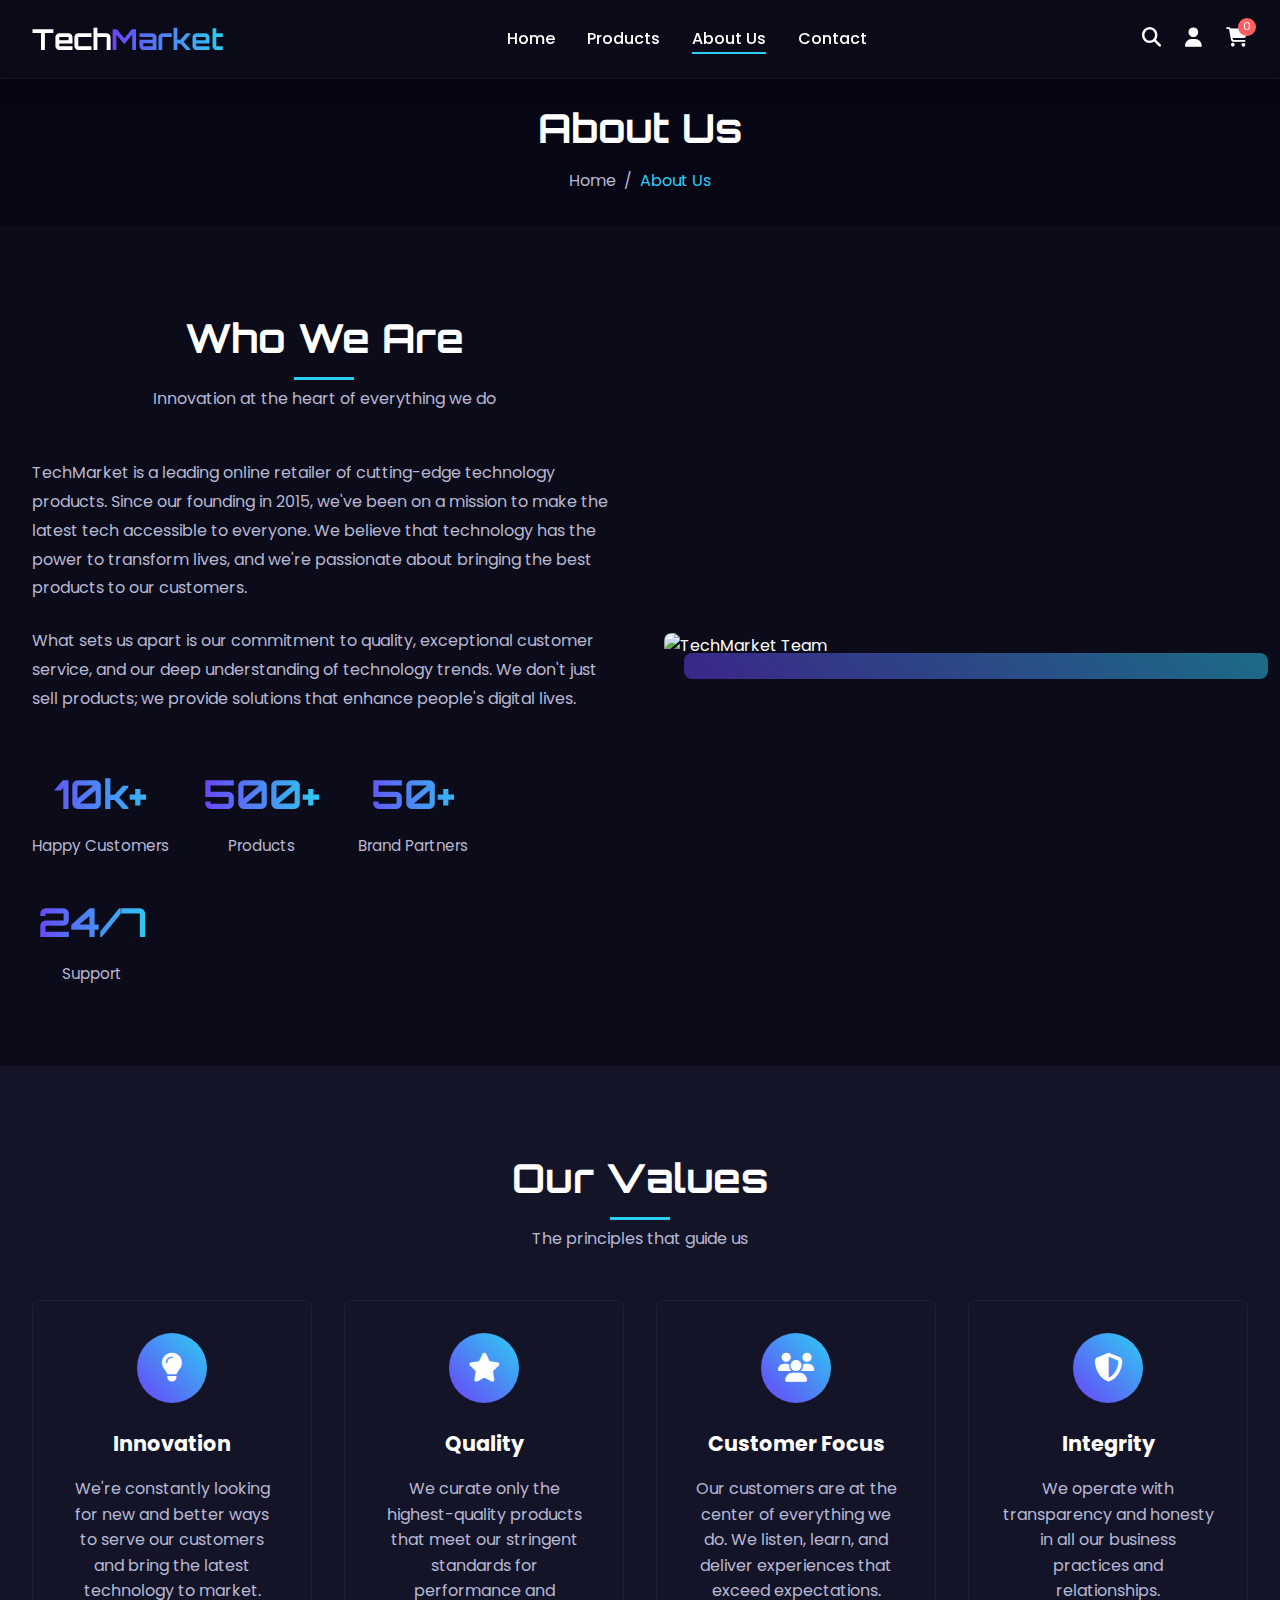
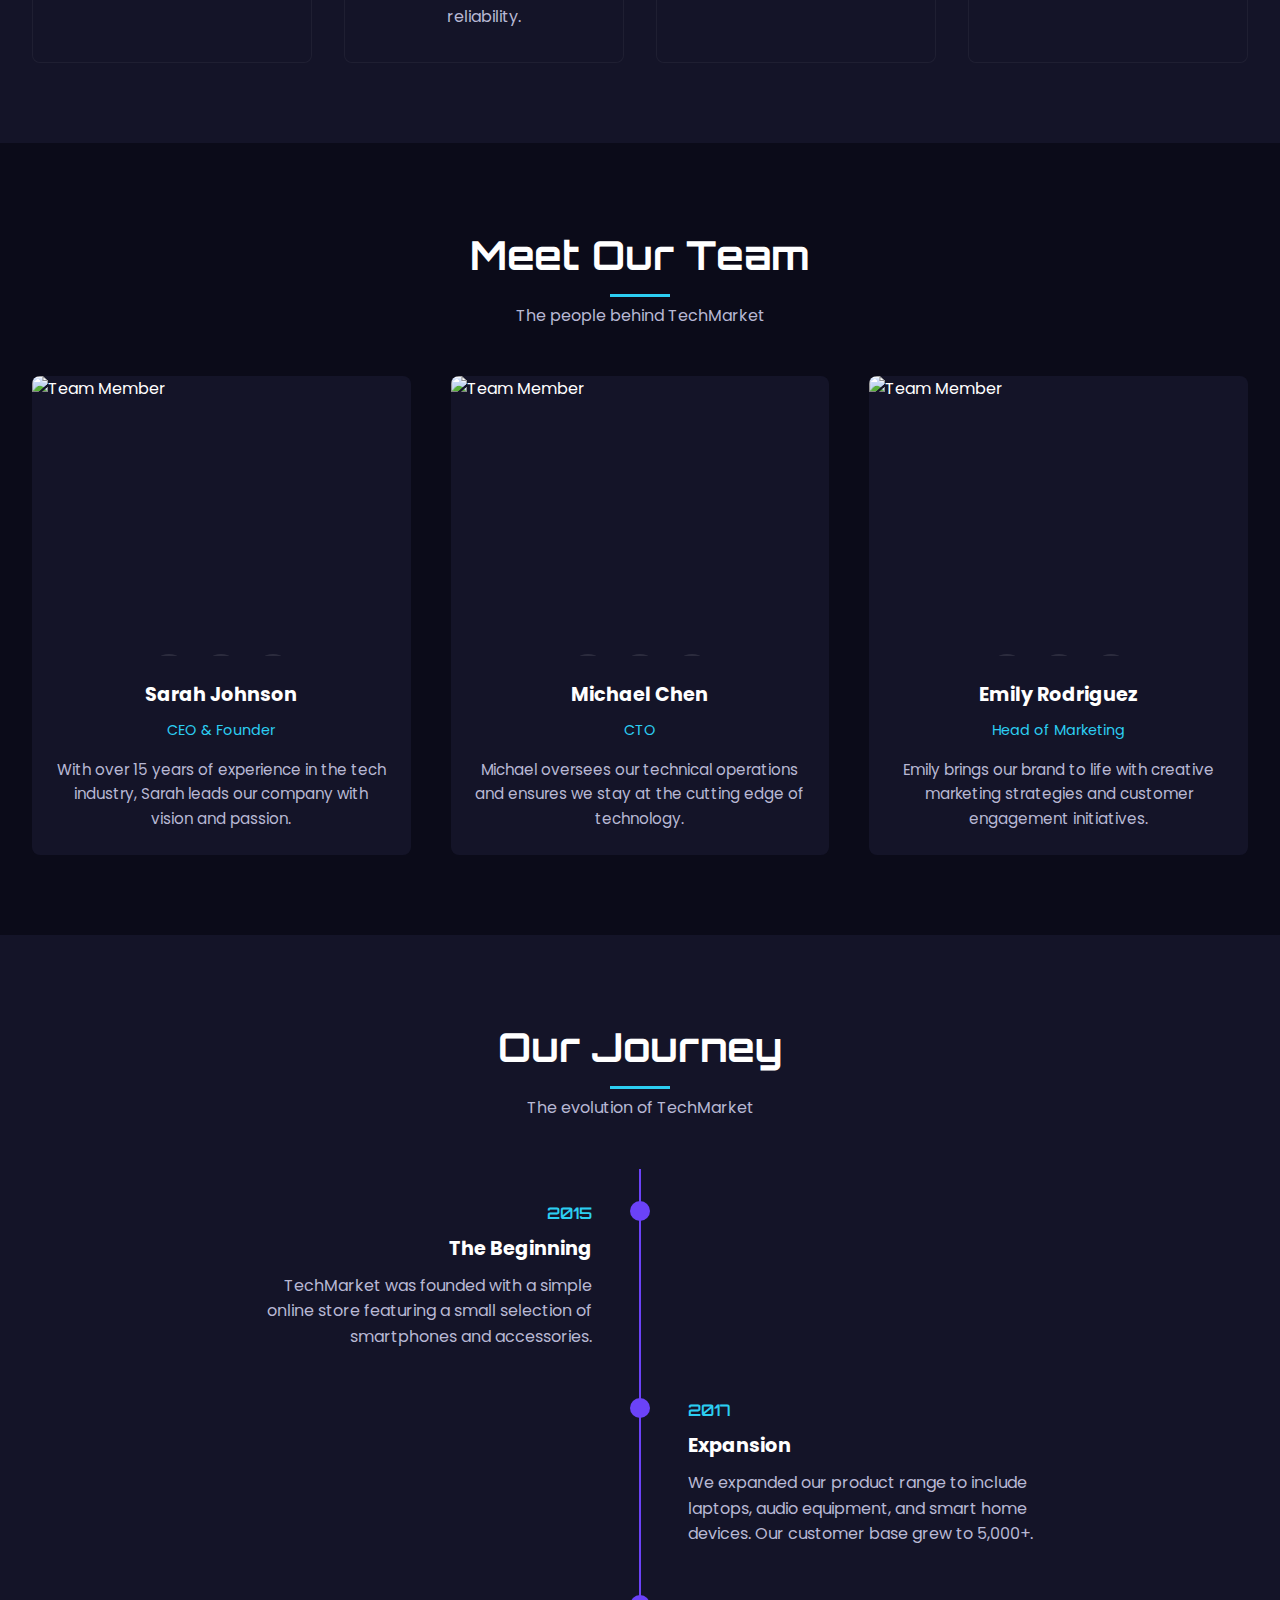
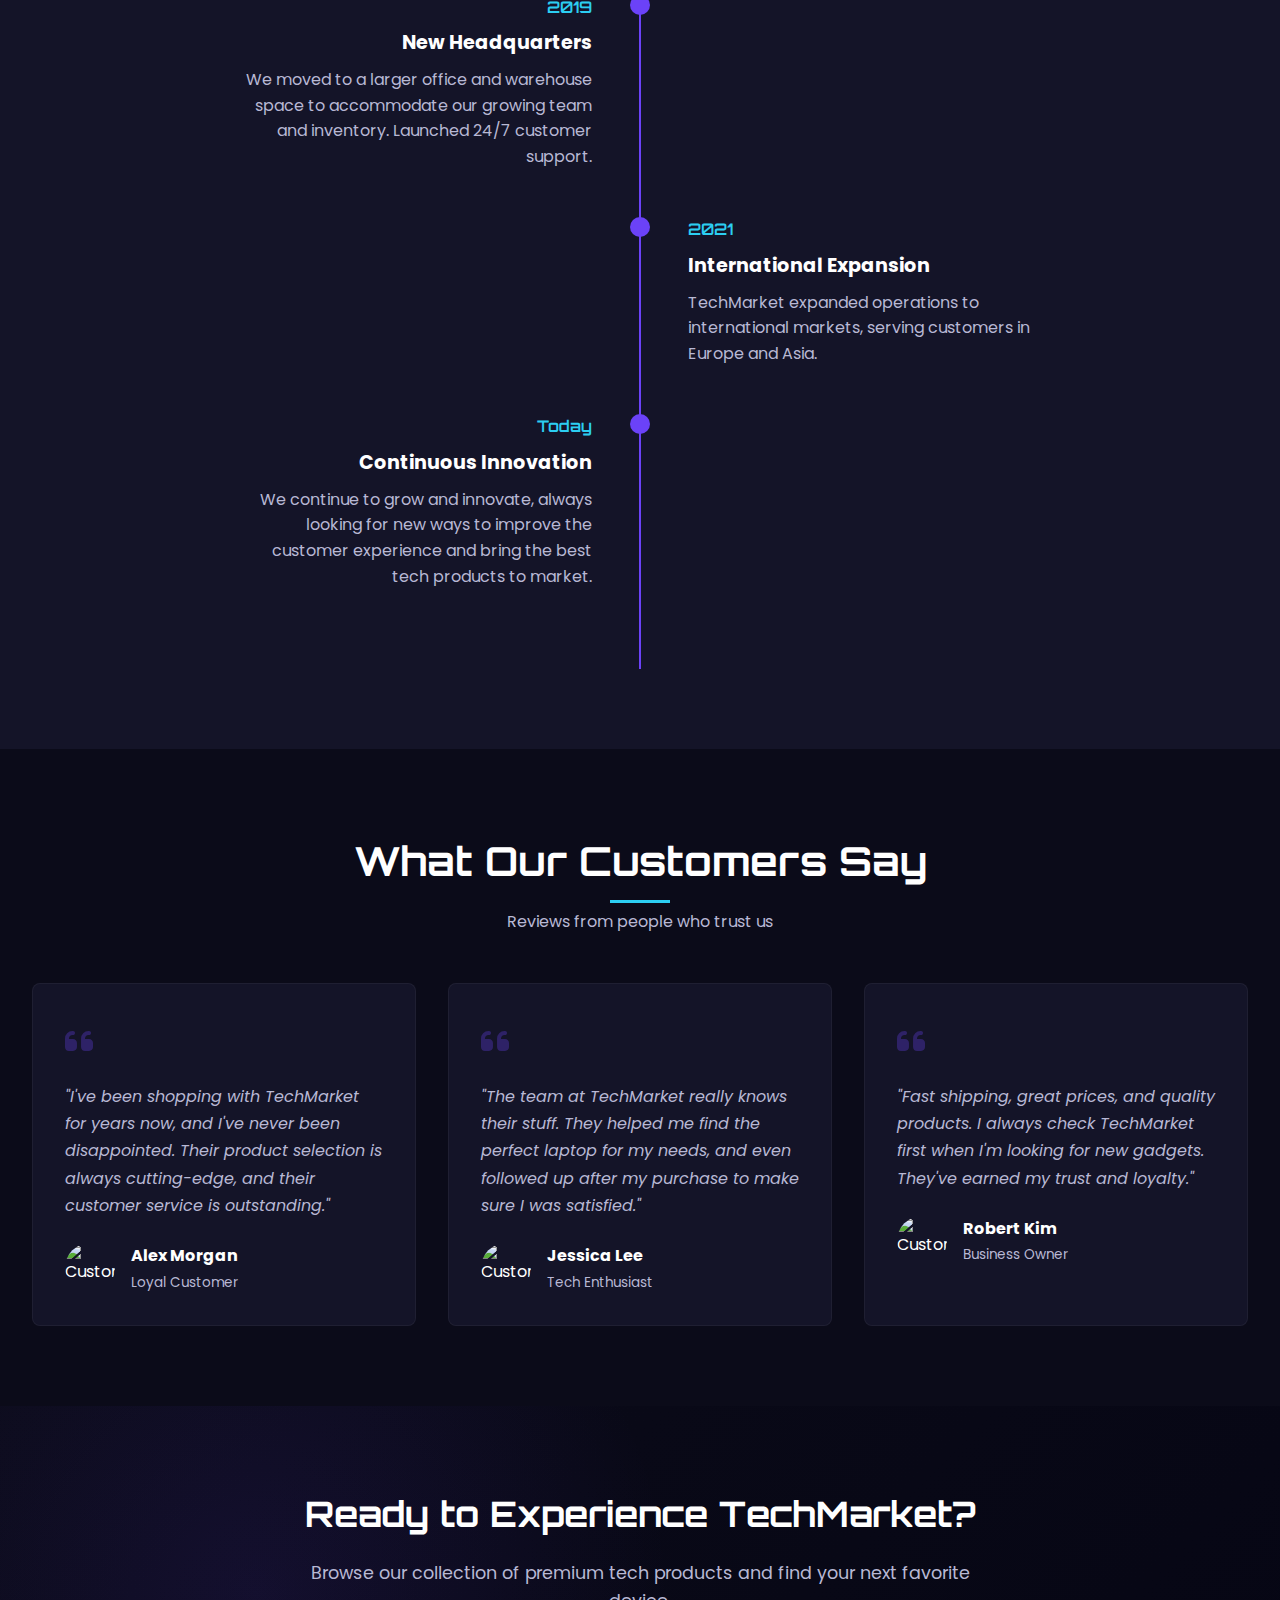
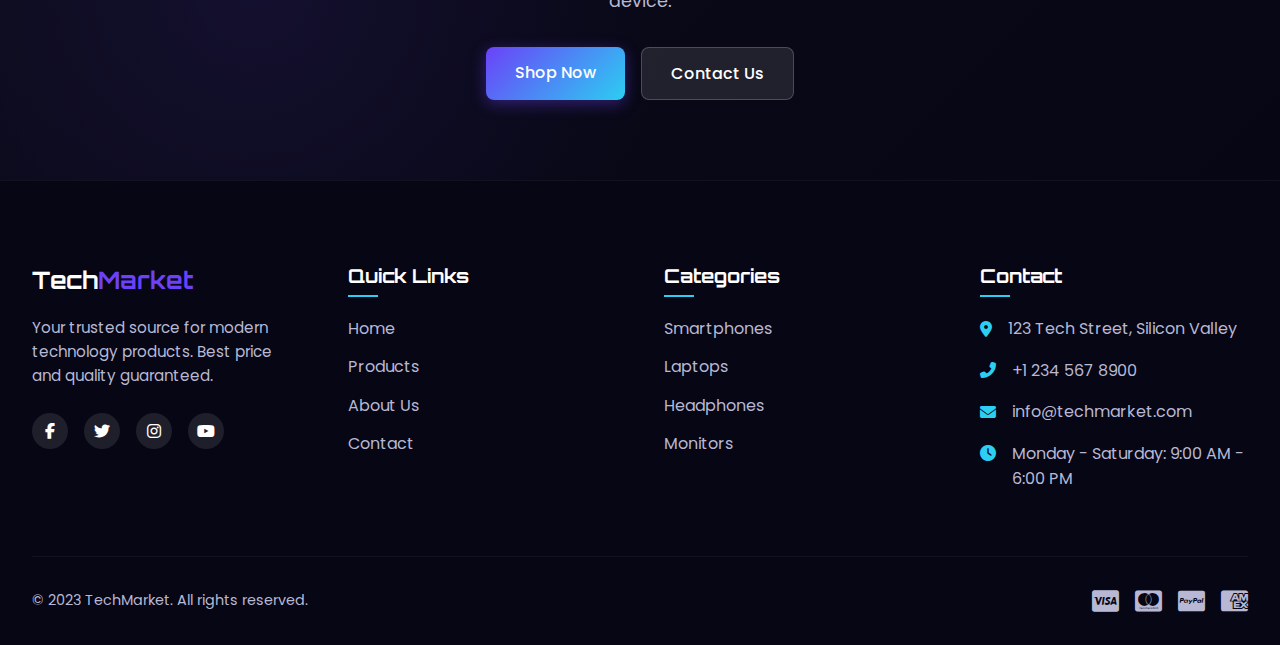
==== about.html @ cdcc5dc3 "last updates" ====
<!DOCTYPE html>
<html lang="en">
<head>
    <meta charset="UTF-8">
    <meta name="viewport" content="width=device-width, initial-scale=1.0">
    <title>About Us - TechMarket</title>
    <link rel="stylesheet" href="css/style.css">
    <link rel="stylesheet" href="css/responsive.css">
    <link rel="stylesheet" href="https://cdnjs.cloudflare.com/ajax/libs/font-awesome/6.4.0/css/all.min.css">
    <link rel="preconnect" href="https://fonts.googleapis.com">
    <link rel="preconnect" href="https://fonts.gstatic.com" crossorigin>
    <link href="https://fonts.googleapis.com/css2?family=Poppins:wght@300;400;500;600;700&family=Orbitron:wght@400;500;600;700&display=swap" rel="stylesheet">
</head>
<body>
    <!-- Overlay Navigation Menu -->
    <div id="overlay-nav" class="overlay-nav">
        <div class="overlay-content">
            <div class="close-btn" onclick="closeNav()">
                <i class="fas fa-times"></i>
            </div>
            <nav>
                <ul>
                    <li><a href="index.html">Home</a></li>
                    <li><a href="products.html">Products</a></li>
                    <li><a href="about.html" class="active">About Us</a></li>
                    <li><a href="contact.html">Contact</a></li>
                </ul>
            </nav>
        </div>
    </div>

    <!-- Header -->
    <header>
        <div class="container">
            <div class="header-wrapper">
                <div class="logo">
                    <a href="index.html">
                        <span class="logo-text">Tech<span class="highlight">Market</span></span>
                    </a>
                </div>
                
                <nav class="desktop-nav">
                    <ul>
                        <li><a href="index.html">Home</a></li>
                        <li><a href="products.html">Products</a></li>
                        <li><a href="about.html" class="active">About Us</a></li>
                        <li><a href="contact.html">Contact</a></li>
                    </ul>
                </nav>
                
                <div class="header-icons">
                    <div class="search-icon">
                        <i class="fas fa-search"></i>
                    </div>
                    <div class="user-icon">
                        <i class="fas fa-user"></i>
                    </div>
                    <div class="cart-icon">
                        <a href="cart.html">
                            <i class="fas fa-shopping-cart"></i>
                            <span class="cart-count">0</span>
                        </a>
                    </div>
                    <div class="menu-icon" onclick="openNav()">
                        <i class="fas fa-bars"></i>
                    </div>
                </div>
            </div>
        </div>
    </header>

    <!-- Page Title -->
    <section class="page-title">
        <div class="container">
            <h1>About Us</h1>
            <div class="breadcrumb">
                <a href="index.html">Home</a>
                <span class="separator">/</span>
                <span class="current">About Us</span>
            </div>
        </div>
    </section>

    <!-- About Section -->
    <section class="about-section">
        <div class="container">
            <div class="about-intro">
                <div class="about-content">
                    <div class="section-header">
                        <h2>Who We Are</h2>
                        <p>Innovation at the heart of everything we do</p>
                    </div>
                    <p class="about-text">TechMarket is a leading online retailer of cutting-edge technology products. Since our founding in 2015, we've been on a mission to make the latest tech accessible to everyone. We believe that technology has the power to transform lives, and we're passionate about bringing the best products to our customers.</p>
                    <p class="about-text">What sets us apart is our commitment to quality, exceptional customer service, and our deep understanding of technology trends. We don't just sell products; we provide solutions that enhance people's digital lives.</p>
                    <div class="about-stats">
                        <div class="stat-item">
                            <div class="stat-number">10k+</div>
                            <div class="stat-label">Happy Customers</div>
                        </div>
                        <div class="stat-item">
                            <div class="stat-number">500+</div>
                            <div class="stat-label">Products</div>
                        </div>
                        <div class="stat-item">
                            <div class="stat-number">50+</div>
                            <div class="stat-label">Brand Partners</div>
                        </div>
                        <div class="stat-item">
                            <div class="stat-number">24/7</div>
                            <div class="stat-label">Support</div>
                        </div>
                    </div>
                </div>
                <div class="about-image">
                    <img src="images/about-img.jpg" alt="TechMarket Team">
                    <div class="image-shape"></div>
                </div>
            </div>
        </div>
    </section>

    <!-- Our Values -->
    <section class="values-section">
        <div class="container">
            <div class="section-header">
                <h2>Our Values</h2>
                <p>The principles that guide us</p>
            </div>
            <div class="values-grid">
                <div class="value-card">
                    <div class="value-icon">
                        <i class="fas fa-lightbulb"></i>
                    </div>
                    <h3>Innovation</h3>
                    <p>We're constantly looking for new and better ways to serve our customers and bring the latest technology to market.</p>
                </div>
                <div class="value-card">
                    <div class="value-icon">
                        <i class="fas fa-star"></i>
                    </div>
                    <h3>Quality</h3>
                    <p>We curate only the highest-quality products that meet our stringent standards for performance and reliability.</p>
                </div>
                <div class="value-card">
                    <div class="value-icon">
                        <i class="fas fa-users"></i>
                    </div>
                    <h3>Customer Focus</h3>
                    <p>Our customers are at the center of everything we do. We listen, learn, and deliver experiences that exceed expectations.</p>
                </div>
                <div class="value-card">
                    <div class="value-icon">
                        <i class="fas fa-shield-alt"></i>
                    </div>
                    <h3>Integrity</h3>
                    <p>We operate with transparency and honesty in all our business practices and relationships.</p>
                </div>
            </div>
        </div>
    </section>

    <!-- Our Team -->
    <section class="team-section">
        <div class="container">
            <div class="section-header">
                <h2>Meet Our Team</h2>
                <p>The people behind TechMarket</p>
            </div>
            <div class="team-grid">
                <div class="team-member">
                    <div class="member-image">
                        <img src="images/team1.jpg" alt="Team Member">
                        <div class="member-social">
                            <a href="#" class="social-icon"><i class="fab fa-linkedin-in"></i></a>
                            <a href="#" class="social-icon"><i class="fab fa-twitter"></i></a>
                            <a href="#" class="social-icon"><i class="fab fa-instagram"></i></a>
                        </div>
                    </div>
                    <div class="member-info">
                        <h3>Sarah Johnson</h3>
                        <p class="member-role">CEO & Founder</p>
                        <p class="member-bio">With over 15 years of experience in the tech industry, Sarah leads our company with vision and passion.</p>
                    </div>
                </div>
                <div class="team-member">
                    <div class="member-image">
                        <img src="images/team2.jpg" alt="Team Member">
                        <div class="member-social">
                            <a href="#" class="social-icon"><i class="fab fa-linkedin-in"></i></a>
                            <a href="#" class="social-icon"><i class="fab fa-twitter"></i></a>
                            <a href="#" class="social-icon"><i class="fab fa-instagram"></i></a>
                        </div>
                    </div>
                    <div class="member-info">
                        <h3>Michael Chen</h3>
                        <p class="member-role">CTO</p>
                        <p class="member-bio">Michael oversees our technical operations and ensures we stay at the cutting edge of technology.</p>
                    </div>
                </div>
                <div class="team-member">
                    <div class="member-image">
                        <img src="images/team3.jpg" alt="Team Member">
                        <div class="member-social">
                            <a href="#" class="social-icon"><i class="fab fa-linkedin-in"></i></a>
                            <a href="#" class="social-icon"><i class="fab fa-twitter"></i></a>
                            <a href="#" class="social-icon"><i class="fab fa-instagram"></i></a>
                        </div>
                    </div>
                    <div class="member-info">
                        <h3>Emily Rodriguez</h3>
                        <p class="member-role">Head of Marketing</p>
                        <p class="member-bio">Emily brings our brand to life with creative marketing strategies and customer engagement initiatives.</p>
                    </div>
                </div>
            </div>
        </div>
    </section>

    <!-- Our Journey -->
    <section class="journey-section">
        <div class="container">
            <div class="section-header">
                <h2>Our Journey</h2>
                <p>The evolution of TechMarket</p>
            </div>
            <div class="timeline">
                <div class="timeline-item">
                    <div class="timeline-dot"></div>
                    <div class="timeline-date">2015</div>
                    <div class="timeline-content">
                        <h3>The Beginning</h3>
                        <p>TechMarket was founded with a simple online store featuring a small selection of smartphones and accessories.</p>
                    </div>
                </div>
                <div class="timeline-item">
                    <div class="timeline-dot"></div>
                    <div class="timeline-date">2017</div>
                    <div class="timeline-content">
                        <h3>Expansion</h3>
                        <p>We expanded our product range to include laptops, audio equipment, and smart home devices. Our customer base grew to 5,000+.</p>
                    </div>
                </div>
                <div class="timeline-item">
                    <div class="timeline-dot"></div>
                    <div class="timeline-date">2019</div>
                    <div class="timeline-content">
                        <h3>New Headquarters</h3>
                        <p>We moved to a larger office and warehouse space to accommodate our growing team and inventory. Launched 24/7 customer support.</p>
                    </div>
                </div>
                <div class="timeline-item">
                    <div class="timeline-dot"></div>
                    <div class="timeline-date">2021</div>
                    <div class="timeline-content">
                        <h3>International Expansion</h3>
                        <p>TechMarket expanded operations to international markets, serving customers in Europe and Asia.</p>
                    </div>
                </div>
                <div class="timeline-item">
                    <div class="timeline-dot"></div>
                    <div class="timeline-date">Today</div>
                    <div class="timeline-content">
                        <h3>Continuous Innovation</h3>
                        <p>We continue to grow and innovate, always looking for new ways to improve the customer experience and bring the best tech products to market.</p>
                    </div>
                </div>
            </div>
        </div>
    </section>

    <!-- Testimonials -->
    <section class="testimonials-section">
        <div class="container">
            <div class="section-header">
                <h2>What Our Customers Say</h2>
                <p>Reviews from people who trust us</p>
            </div>
            <div class="testimonials-grid">
                <div class="testimonial-card">
                    <div class="quote-icon">
                        <i class="fas fa-quote-left"></i>
                    </div>
                    <p class="testimonial-text">"I've been shopping with TechMarket for years now, and I've never been disappointed. Their product selection is always cutting-edge, and their customer service is outstanding."</p>
                    <div class="testimonial-author">
                        <div class="author-image">
                            <img src="images/testimonial1.jpg" alt="Customer">
                        </div>
                        <div class="author-info">
                            <h4>Alex Morgan</h4>
                            <p>Loyal Customer</p>
                        </div>
                    </div>
                </div>
                <div class="testimonial-card">
                    <div class="quote-icon">
                        <i class="fas fa-quote-left"></i>
                    </div>
                    <p class="testimonial-text">"The team at TechMarket really knows their stuff. They helped me find the perfect laptop for my needs, and even followed up after my purchase to make sure I was satisfied."</p>
                    <div class="testimonial-author">
                        <div class="author-image">
                            <img src="images/testimonial2.jpg" alt="Customer">
                        </div>
                        <div class="author-info">
                            <h4>Jessica Lee</h4>
                            <p>Tech Enthusiast</p>
                        </div>
                    </div>
                </div>
                <div class="testimonial-card">
                    <div class="quote-icon">
                        <i class="fas fa-quote-left"></i>
                    </div>
                    <p class="testimonial-text">"Fast shipping, great prices, and quality products. I always check TechMarket first when I'm looking for new gadgets. They've earned my trust and loyalty."</p>
                    <div class="testimonial-author">
                        <div class="author-image">
                            <img src="images/testimonial3.jpg" alt="Customer">
                        </div>
                        <div class="author-info">
                            <h4>Robert Kim</h4>
                            <p>Business Owner</p>
                        </div>
                    </div>
                </div>
            </div>
        </div>
    </section>

    <!-- CTA Section -->
    <section class="cta-section">
        <div class="container">
            <div class="cta-content">
                <h2>Ready to Experience TechMarket?</h2>
                <p>Browse our collection of premium tech products and find your next favorite device.</p>
                <div class="cta-buttons">
                    <a href="products.html" class="btn btn-primary">Shop Now</a>
                    <a href="contact.html" class="btn btn-secondary">Contact Us</a>
                </div>
            </div>
        </div>
    </section>

    <!-- Footer -->
    <footer>
        <div class="container">
            <div class="footer-content">
                <div class="footer-column">
                    <div class="footer-logo">
                        <span class="logo-text">Tech<span class="highlight">Market</span></span>
                    </div>
                    <p class="footer-desc">Your trusted source for modern technology products. Best price and quality guaranteed.</p>
                    <div class="social-links">
                        <a href="#" class="social-link"><i class="fab fa-facebook-f"></i></a>
                        <a href="#" class="social-link"><i class="fab fa-twitter"></i></a>
                        <a href="#" class="social-link"><i class="fab fa-instagram"></i></a>
                        <a href="#" class="social-link"><i class="fab fa-youtube"></i></a>
                    </div>
                </div>
                <div class="footer-column">
                    <h3>Quick Links</h3>
                    <ul class="footer-links">
                        <li><a href="index.html">Home</a></li>
                        <li><a href="products.html">Products</a></li>
                        <li><a href="about.html">About Us</a></li>
                        <li><a href="contact.html">Contact</a></li>
                    </ul>
                </div>
                <div class="footer-column">
                    <h3>Categories</h3>
                    <ul class="footer-links">
                        <li><a href="products.html?category=phones">Smartphones</a></li>
                        <li><a href="products.html?category=laptops">Laptops</a></li>
                        <li><a href="products.html?category=headphones">Headphones</a></li>
                        <li><a href="products.html?category=monitors">Monitors</a></li>
                    </ul>
                </div>
                <div class="footer-column">
                    <h3>Contact</h3>
                    <ul class="contact-info">
                        <li><i class="fas fa-map-marker-alt"></i> 123 Tech Street, Silicon Valley</li>
                        <li><i class="fas fa-phone-alt"></i> +1 234 567 8900</li>
                        <li><i class="fas fa-envelope"></i> info@techmarket.com</li>
                        <li><i class="fas fa-clock"></i> Monday - Saturday: 9:00 AM - 6:00 PM</li>
                    </ul>
                </div>
            </div>
            <div class="footer-bottom">
                <p>&copy; 2023 TechMarket. All rights reserved.</p>
                <div class="payment-methods">
                    <i class="fab fa-cc-visa"></i>
                    <i class="fab fa-cc-mastercard"></i>
                    <i class="fab fa-cc-paypal"></i>
                    <i class="fab fa-cc-amex"></i>
                </div>
            </div>
        </div>
    </footer>

    <script src="js/main.js"></script>
</body>
</html>
---- css/style.css ----
/* Base Styles */
:root {
    --primary-color: #6b42f8;
    --secondary-color: #2ccef2;
    --accent-color: #ff5e62;
    --text-color: #ffffff;
    --text-color-dark: #333333;
    --bg-dark: #0b0b19;
    --bg-darker: #060614;
    --bg-light: #141428;
    --box-shadow: 0 8px 30px rgba(0, 0, 0, 0.3);
    --transition: all 0.3s ease;
    --border-radius: 8px;
    --border-radius-lg: 16px;
    --glow-effect: 0 0 15px rgba(108, 66, 248, 0.5);
}

* {
    margin: 0;
    padding: 0;
    box-sizing: border-box;
}

body {
    font-family: 'Poppins', sans-serif;
    background-color: var(--bg-dark);
    color: var(--text-color);
    line-height: 1.6;
    overflow-x: hidden;
}

a {
    text-decoration: none;
    color: var(--text-color);
    transition: var(--transition);
}

ul {
    list-style: none;
}

.container {
    width: 100%;
    max-width: 1300px;
    margin: 0 auto;
    padding: 0 2rem;
}

.highlight {
    color: var(--primary-color);
}

/* Header Styles */
header {
    position: fixed;
    top: 0;
    left: 0;
    width: 100%;
    z-index: 1000;
    background: rgba(11, 11, 25, 0.8);
    /* backdrop-filter can cause issues in some browsers */
    /* backdrop-filter: blur(10px); */
    box-shadow: 0 4px 30px rgba(0, 0, 0, 0.1);
    border-bottom: 1px solid rgba(255, 255, 255, 0.05);
    padding: 1rem 0;
}

.header-wrapper {
    display: flex;
    justify-content: space-between;
    align-items: center;
}

.logo {
    font-size: 1.8rem;
    font-weight: 700;
    font-family: 'Orbitron', sans-serif;
}

.logo a {
    color: var(--text-color);
}

.logo .highlight {
    /* Fallback for browsers that don't support gradients */
    color: var(--primary-color);
}

/* Apply gradient for modern browsers */
@supports (background-clip: text) or (-webkit-background-clip: text) {
    .logo .highlight {
        background: linear-gradient(to right, var(--primary-color), var(--secondary-color));
        -webkit-background-clip: text;
        background-clip: text;
        -webkit-text-fill-color: transparent;
        color: transparent;
    }
}

.desktop-nav ul {
    display: flex;
}

.desktop-nav ul li {
    margin-left: 2rem;
}

.desktop-nav ul li a {
    position: relative;
    font-weight: 500;
}

.desktop-nav ul li a::after {
    content: '';
    position: absolute;
    width: 0;
    height: 2px;
    background: var(--secondary-color);
    bottom: -4px;
    left: 0;
    transition: var(--transition);
}

.desktop-nav ul li a:hover::after,
.desktop-nav ul li a.active::after {
    width: 100%;
}

.header-icons {
    display: flex;
    align-items: center;
}

.header-icons > div {
    margin-left: 1.5rem;
    cursor: pointer;
    position: relative;
}

.header-icons i {
    font-size: 1.2rem;
    transition: var(--transition);
}

.header-icons i:hover {
    color: var(--secondary-color);
}

.cart-count {
    position: absolute;
    top: -8px;
    right: -8px;
    background: var(--accent-color);
    color: white;
    font-size: 0.7rem;
    width: 18px;
    height: 18px;
    border-radius: 50%;
    display: flex;
    align-items: center;
    justify-content: center;
}

.menu-icon {
    display: none;
}

/* Overlay Navigation */
.overlay-nav {
    height: 0;
    width: 100%;
    position: fixed;
    z-index: 2000;
    top: 0;
    left: 0;
    background-color: rgba(6, 6, 20, 0.98);
    overflow-y: hidden;
    transition: 0.5s;
}

.overlay-content {
    position: relative;
    width: 100%;
    height: 100%;
    display: flex;
    align-items: center;
    justify-content: center;
}

.overlay-nav nav ul {
    text-align: center;
}

.overlay-nav nav ul li {
    margin: 1.5rem 0;
}

.overlay-nav nav ul li a {
    font-size: 1.8rem;
    font-weight: 500;
    padding: 0.5rem 1rem;
    border-radius: var(--border-radius);
    transition: var(--transition);
}

.overlay-nav nav ul li a:hover,
.overlay-nav nav ul li a.active {
    background: rgba(108, 66, 248, 0.1);
    color: var(--secondary-color);
}

.close-btn {
    position: absolute;
    top: 2rem;
    right: 2rem;
    font-size: 2rem;
    cursor: pointer;
}

/* Buttons */
.btn {
    display: inline-block;
    padding: 0.8rem 1.8rem;
    border-radius: var(--border-radius);
    font-weight: 500;
    text-align: center;
    cursor: pointer;
    transition: var(--transition);
    border: none;
    font-family: 'Poppins', sans-serif;
}

.btn-primary {
    background: linear-gradient(135deg, var(--primary-color), var(--secondary-color));
    color: var(--text-color);
    box-shadow: 0 4px 15px rgba(108, 66, 248, 0.4);
}

.btn-primary:hover {
    transform: translateY(-3px);
    box-shadow: 0 6px 20px rgba(108, 66, 248, 0.6);
}

.btn-secondary {
    background: rgba(255, 255, 255, 0.1);
    color: var(--text-color);
    border: 1px solid rgba(255, 255, 255, 0.2);
}

.btn-secondary:hover {
    background: rgba(255, 255, 255, 0.2);
}

/* Hero Section */
.hero {
    padding: 8rem 0 5rem;
    background: linear-gradient(135deg, var(--bg-dark), var(--bg-darker));
    position: relative;
    overflow: hidden;
}

.hero::before {
    content: '';
    position: absolute;
    top: 0;
    left: 0;
    width: 100%;
    height: 100%;
    background: radial-gradient(circle at 20% 50%, rgba(108, 66, 248, 0.1), transparent 40%);
}

.hero-content {
    display: flex;
    align-items: center;
    justify-content: space-between;
    gap: 3rem;
}

.hero-text {
    flex: 1;
}

.hero-text h1 {
    font-size: 3.5rem;
    margin-bottom: 1.5rem;
    font-weight: 700;
    line-height: 1.2;
    font-family: 'Orbitron', sans-serif;
}

.hero-text p {
    font-size: 1.1rem;
    color: #b8b8d4;
    margin-bottom: 2rem;
    max-width: 500px;
}

.hero-buttons {
    display: flex;
    gap: 1rem;
}

.hero-image {
    flex: 1;
    position: relative;
    display: flex;
    justify-content: center;
    align-items: center;
}

.glow {
    position: absolute;
    width: 70%;
    height: 70%;
    background: radial-gradient(circle, rgba(108, 66, 248, 0.3), transparent 70%);
    border-radius: 50%;
    z-index: 0;
}

.hero-image img {
    max-width: 90%;
    position: relative;
    z-index: 1;
    animation: float 4s ease-in-out infinite;
}

@keyframes float {
    0% {
        transform: translateY(0px);
    }
    50% {
        transform: translateY(-15px);
    }
    100% {
        transform: translateY(0px);
    }
}

/* Section Header */
.section-header {
    text-align: center;
    margin-bottom: 3rem;
}

.section-header h2 {
    font-size: 2.5rem;
    position: relative;
    display: inline-block;
    font-family: 'Orbitron', sans-serif;
}

.section-header h2::after {
    content: '';
    position: absolute;
    width: 60px;
    height: 3px;
    background: var(--secondary-color);
    bottom: -10px;
    left: 50%;
    transform: translateX(-50%);
}

.section-header p {
    color: #b8b8d4;
    margin-top: 1rem;
}

/* Categories Section */
.categories {
    padding: 5rem 0;
    background: var(--bg-light);
}

.category-grid {
    display: grid;
    grid-template-columns: repeat(auto-fit, minmax(250px, 1fr));
    gap: 2rem;
}

.category-card {
    background: rgba(20, 20, 40, 0.5);
    border-radius: var(--border-radius-lg);
    padding: 2rem;
    text-align: center;
    transition: var(--transition);
    border: 1px solid rgba(255, 255, 255, 0.05);
    position: relative;
    overflow: hidden;
}

.category-card::before {
    content: '';
    position: absolute;
    top: 0;
    left: 0;
    width: 100%;
    height: 100%;
    background: linear-gradient(45deg, rgba(108, 66, 248, 0.1), rgba(44, 206, 242, 0.1));
    z-index: -1;
    transform: scale(0.9);
    opacity: 0;
    transition: var(--transition);
    border-radius: var(--border-radius-lg);
}

.category-card:hover {
    transform: translateY(-10px);
    box-shadow: var(--box-shadow);
}

.category-card:hover::before {
    transform: scale(1);
    opacity: 1;
}

.category-icon {
    font-size: 2.5rem;
    margin-bottom: 1.2rem;
    color: var(--secondary-color);
}

.category-card h3 {
    font-size: 1.3rem;
    margin-bottom: 1rem;
    font-family: 'Orbitron', sans-serif;
}

.category-link {
    display: inline-block;
    color: var(--primary-color);
    font-weight: 500;
    position: relative;
}

.category-link::after {
    content: '→';
    margin-left: 5px;
    transition: var(--transition);
}

.category-link:hover::after {
    margin-left: 10px;
}

/* Featured Products */
.featured-products {
    padding: 5rem 0;
    background: var(--bg-dark);
}

.product-grid {
    display: grid;
    grid-template-columns: repeat(auto-fill, minmax(280px, 1fr));
    gap: 2rem;
}

.product-card {
    background: var(--bg-light);
    border-radius: var(--border-radius);
    overflow: hidden;
    transition: var(--transition);
    position: relative;
    box-shadow: 0 4px 20px rgba(0, 0, 0, 0.2);
    border: 1px solid rgba(255, 255, 255, 0.05);
}

.product-card:hover {
    transform: translateY(-10px);
    box-shadow: var(--box-shadow);
}

.product-badge {
    position: absolute;
    top: 10px;
    left: 10px;
    background: var(--primary-color);
    color: white;
    padding: 0.25rem 0.7rem;
    font-size: 0.8rem;
    border-radius: 20px;
    z-index: 2;
}

.product-badge.hot {
    background: #ff5e62;
}

.product-badge.sale {
    background: #0acf97;
}

.product-image {
    position: relative;
    height: 240px;
    overflow: hidden;
}

.product-image img {
    width: 100%;
    height: 100%;
    object-fit: cover;
    transition: transform 0.6s ease;
}

.product-card:hover .product-image img {
    transform: scale(1.05);
}

.product-actions {
    display: flex;
    gap: 1rem;
    margin-bottom: 2rem;
}

.add-to-cart {
    flex: 2;
}

.buy-now {
    flex: 1;
}

.wishlist-btn {
    width: 40px;
    height: 40px;
    background: rgba(255, 255, 255, 0.1);
    border: none;
    border-radius: var(--border-radius);
    color: white;
    display: flex;
    align-items: center;
    justify-content: center;
    cursor: pointer;
    transition: var(--transition);
}

.wishlist-btn:hover {
    background: var(--accent-color);
    color: white;
}

.wishlist-btn i.fas {
    color: var(--accent-color);
}

.product-meta {
    margin-bottom: 1.5rem;
    font-size: 0.9rem;
}

.meta-item {
    display: flex;
    margin-bottom: 0.5rem;
}

.meta-label {
    color: #b8b8d4;
    width: 100px;
}

.meta-value a {
    color: var(--secondary-color);
}

.meta-value a:hover {
    text-decoration: underline;
}

.product-share {
    display: flex;
    align-items: center;
    gap: 1rem;
    margin-top: 2rem;
    padding-top: 2rem;
    border-top: 1px solid rgba(255, 255, 255, 0.1);
}

.product-share span {
    color: #b8b8d4;
}

.share-links {
    display: flex;
    gap: 0.8rem;
}

.share-link {
    width: 32px;
    height: 32px;
    border-radius: 50%;
    background: rgba(255, 255, 255, 0.1);
    display: flex;
    align-items: center;
    justify-content: center;
    transition: var(--transition);
}

.share-link:hover {
    background: var(--primary-color);
    transform: translateY(-3px);
}

/* Product Info */
.product-info {
    flex: 1;
    min-width: 0;
}

.product-badges {
    display: flex;
    gap: 0.5rem;
    margin-bottom: 1rem;
}

.badge {
    padding: 0.3rem 0.8rem;
    border-radius: 20px;
    font-size: 0.8rem;
    font-weight: 500;
}

.badge.new {
    background-color: var(--primary-color);
    color: white;
}

.badge.sale {
    background-color: var(--accent-color);
    color: white;
}

.product-title {
    font-size: 2.2rem;
    margin-bottom: 1rem;
    font-family: 'Orbitron', sans-serif;
}

.product-rating {
    display: flex;
    align-items: center;
    margin-bottom: 1rem;
}

.stars {
    color: #FFD700;
    margin-right: 0.5rem;
}

.rating-count {
    color: #b8b8d4;
    font-size: 0.9rem;
}

.product-price {
    display: flex;
    align-items: center;
    gap: 1rem;
    margin-bottom: 1rem;
}

.current-price {
    font-size: 1.8rem;
    font-weight: 600;
}

.old-price {
    font-size: 1.2rem;
    color: #b8b8d4;
    text-decoration: line-through;
}

.product-availability {
    margin-bottom: 1.5rem;
    font-size: 0.95rem;
}

.product-availability.in-stock {
    color: #0acf97;
}

.product-availability.out-of-stock {
    color: #fa5c7c;
}

.product-short-desc {
    margin-bottom: 2rem;
    color: #b8b8d4;
    line-height: 1.7;
    border-bottom: 1px solid rgba(255, 255, 255, 0.1);
    padding-bottom: 2rem;
}

.view-more {
    text-align: center;
    margin-top: 3rem;
}

.btn-outline {
    background: transparent;
    color: var(--text-color);
    border: 2px solid var(--primary-color);
    box-shadow: 0 0 10px rgba(108, 66, 248, 0.2);
}

.btn-outline:hover {
    background: var(--primary-color);
    color: white;
    box-shadow: 0 0 15px rgba(108, 66, 248, 0.5);
}

/* Features Section */
.features {
    padding: 4rem 0;
    background-color: var(--bg-light);
}

.feature-grid {
    display: grid;
    grid-template-columns: repeat(auto-fit, minmax(250px, 1fr));
    gap: 2rem;
}

.feature-card {
    text-align: center;
    padding: 2rem;
    border-radius: var(--border-radius);
    background: rgba(20, 20, 40, 0.3);
    border: 1px solid rgba(255, 255, 255, 0.05);
    transition: var(--transition);
}

.feature-card:hover {
    transform: translateY(-5px);
    box-shadow: var(--box-shadow);
}

.feature-icon {
    margin-bottom: 1.5rem;
    font-size: 2.5rem;
    color: var(--secondary-color);
}

.feature-card h3 {
    margin-bottom: 1rem;
    font-size: 1.3rem;
}

.feature-card p {
    color: #b8b8d4;
    font-size: 0.95rem;
}

/* Newsletter */
.newsletter {
    padding: 5rem 0;
    background: linear-gradient(135deg, var(--bg-dark), var(--bg-darker));
    position: relative;
}

.newsletter::before {
    content: '';
    position: absolute;
    top: 0;
    left: 0;
    width: 100%;
    height: 100%;
    background: radial-gradient(circle at 80% 50%, rgba(108, 66, 248, 0.1), transparent 40%);
}

.newsletter-content {
    display: flex;
    align-items: center;
    justify-content: space-between;
    gap: 3rem;
    flex-wrap: wrap;
    position: relative;
}

.newsletter-text {
    flex: 1;
    min-width: 300px;
}

.newsletter-text h2 {
    font-size: 2rem;
    margin-bottom: 1rem;
    font-family: 'Orbitron', sans-serif;
}

.newsletter-text p {
    color: #b8b8d4;
}

.newsletter-form {
    display: flex;
    flex: 1;
    min-width: 300px;
}

.newsletter-form input {
    flex: 1;
    padding: 0.8rem 1.5rem;
    border: none;
    background: rgba(255, 255, 255, 0.1);
    color: white;
    border-radius: var(--border-radius) 0 0 var(--border-radius);
    font-family: 'Poppins', sans-serif;
}

.newsletter-form input::placeholder {
    color: rgba(255, 255, 255, 0.5);
}

.newsletter-form button {
    border-radius: 0 var(--border-radius) var(--border-radius) 0;
}

/* Footer */
footer {
    background-color: var(--bg-darker);
    padding: 5rem 0 2rem;
    border-top: 1px solid rgba(255, 255, 255, 0.05);
}

.footer-content {
    display: grid;
    grid-template-columns: repeat(auto-fit, minmax(200px, 1fr));
    gap: 3rem;
    margin-bottom: 3rem;
}

.footer-column h3 {
    font-size: 1.2rem;
    margin-bottom: 1.5rem;
    font-family: 'Orbitron', sans-serif;
    position: relative;
    display: inline-block;
}

.footer-column h3::after {
    content: '';
    position: absolute;
    width: 30px;
    height: 2px;
    background: var(--secondary-color);
    bottom: -5px;
    left: 0;
}

.footer-logo {
    font-size: 1.5rem;
    font-weight: 700;
    font-family: 'Orbitron', sans-serif;
    margin-bottom: 1rem;
}

.footer-desc {
    color: #b8b8d4;
    margin-bottom: 1.5rem;
    font-size: 0.95rem;
}

.social-links {
    display: flex;
    gap: 1rem;
}

.social-link {
    width: 36px;
    height: 36px;
    border-radius: 50%;
    background: rgba(255, 255, 255, 0.1);
    display: flex;
    align-items: center;
    justify-content: center;
    transition: var(--transition);
}

.social-link:hover {
    background: var(--primary-color);
    transform: translateY(-3px);
}

.footer-links li:not(:last-child) {
    margin-bottom: 0.8rem;
}

.footer-links a {
    color: #b8b8d4;
    transition: var(--transition);
}

.footer-links a:hover {
    color: var(--secondary-color);
    padding-left: 5px;
}

.contact-info li {
    display: flex;
    align-items: flex-start;
    gap: 1rem;
    color: #b8b8d4;
    margin-bottom: 1rem;
}

.contact-info i {
    color: var(--secondary-color);
    margin-top: 0.3rem;
}

.footer-bottom {
    display: flex;
    justify-content: space-between;
    align-items: center;
    padding-top: 2rem;
    border-top: 1px solid rgba(255, 255, 255, 0.05);
    color: #b8b8d4;
    font-size: 0.9rem;
}

.payment-methods {
    display: flex;
    gap: 1rem;
    font-size: 1.5rem;
}

/* Page Title */
.page-title {
    background: var(--bg-darker);
    padding: 6rem 0 2rem;
    text-align: center;
}

.page-title h1 {
    font-size: 2.5rem;
    margin-bottom: 0.5rem;
    font-family: 'Orbitron', sans-serif;
}

.breadcrumb {
    display: flex;
    justify-content: center;
    align-items: center;
    color: #b8b8d4;
}

.breadcrumb a {
    color: #b8b8d4;
}

.breadcrumb a:hover {
    color: var(--secondary-color);
}

.breadcrumb .separator {
    margin: 0 0.5rem;
}

.breadcrumb .current {
    color: var(--secondary-color);
}

/* Products Section */
.products-section {
    padding: 4rem 0;
    background-color: var(--bg-dark);
}

.products-layout {
    display: flex;
    gap: 2rem;
}

/* Filter Sidebar */
.filter-sidebar {
    width: 280px;
    flex-shrink: 0;
    background: var(--bg-light);
    border-radius: var(--border-radius);
    padding: 1.5rem;
    position: sticky;
    top: 90px;
    height: fit-content;
}

.sidebar-header {
    display: flex;
    justify-content: space-between;
    align-items: center;
    margin-bottom: 1.5rem;
}

.sidebar-header h3 {
    font-size: 1.3rem;
    font-family: 'Orbitron', sans-serif;
}

.filter-clear-btn {
    background: none;
    border: none;
    color: var(--secondary-color);
    cursor: pointer;
    font-size: 0.9rem;
}

.filter-clear-btn:hover {
    text-decoration: underline;
}

.filter-group {
    margin-bottom: 1.5rem;
    padding-bottom: 1.5rem;
    border-bottom: 1px solid rgba(255, 255, 255, 0.05);
}

.filter-group:last-child {
    border-bottom: none;
    margin-bottom: 0;
    padding-bottom: 0;
}

.filter-group h4 {
    font-size: 1rem;
    margin-bottom: 1rem;
    font-family: 'Orbitron', sans-serif;
}

.filter-options {
    display: flex;
    flex-direction: column;
    gap: 0.8rem;
}

.filter-option {
    display: flex;
    align-items: center;
}

.filter-option input[type="checkbox"],
.filter-option input[type="radio"] {
    margin-right: 0.8rem;
    accent-color: var(--primary-color);
}

.price-inputs {
    display: flex;
    align-items: center;
    margin-bottom: 1rem;
}

.price-input {
    display: flex;
    align-items: center;
    background: rgba(255, 255, 255, 0.1);
    border-radius: 4px;
    padding: 0.5rem;
}

.price-input span {
    color: #b8b8d4;
    margin-right: 0.3rem;
}

.price-input input {
    width: 60px;
    background: none;
    border: none;
    color: white;
}

.price-separator {
    margin: 0 0.5rem;
    color: #b8b8d4;
}

.btn-small {
    padding: 0.5rem 1rem;
    font-size: 0.9rem;
}

.rating-filter .filter-option {
    margin-bottom: 0.5rem;
}

.rating-filter i {
    color: #FFD700;
    font-size: 0.9rem;
}

/* Products Content */
.products-content {
    flex: 1;
}

.products-header {
    display: flex;
    justify-content: space-between;
    align-items: center;
    margin-bottom: 2rem;
}

.products-count {
    color: #b8b8d4;
}

.products-count span {
    color: var(--text-color);
    font-weight: 600;
}

.products-sort {
    display: flex;
    align-items: center;
    gap: 0.8rem;
}

.products-sort label {
    color: #b8b8d4;
}

.products-sort select {
    background: var(--bg-light);
    border: 1px solid rgba(255, 255, 255, 0.1);
    color: white;
    padding: 0.5rem 1rem;
    border-radius: var(--border-radius);
    font-family: 'Poppins', sans-serif;
    cursor: pointer;
}

/* Pagination */
.pagination {
    display: flex;
    justify-content: center;
    margin-top: 3rem;
    gap: 0.5rem;
}

.pagination-btn {
    width: 40px;
    height: 40px;
    border-radius: 50%;
    background: var(--bg-light);
    border: 1px solid rgba(255, 255, 255, 0.1);
    color: var(--text-color);
    display: flex;
    align-items: center;
    justify-content: center;
    cursor: pointer;
    transition: var(--transition);
}

.pagination-btn:hover {
    background: rgba(108, 66, 248, 0.1);
    border-color: var(--primary-color);
}

.pagination-btn.active {
    background: var(--primary-color);
    border-color: var(--primary-color);
}

.pagination-btn.next {
    font-size: 0.8rem;
}

/* Product Detail Styles */
.product-detail {
    padding: 4rem 0;
    background-color: var(--bg-dark);
}

.product-detail-layout {
    display: flex;
    gap: 3rem;
    margin-bottom: 3rem;
}

/* Product Images */
.product-images {
    flex: 1;
    min-width: 0;
}

.main-image {
    position: relative;
    width: 100%;
    height: 450px;
    background: var(--bg-light);
    border-radius: var(--border-radius);
    overflow: hidden;
    margin-bottom: 1rem;
}

.main-image img {
    width: 100%;
    height: 100%;
    object-fit: cover;
    display: block;
}

.image-overlay {
    position: absolute;
    top: 0;
    left: 0;
    width: 100%;
    height: 100%;
    background: rgba(0, 0, 0, 0.2);
    opacity: 0;
    transition: opacity 0.3s;
    display: flex;
    justify-content: center;
    align-items: center;
}

.main-image:hover .image-overlay {
    opacity: 1;
}

.zoom-icon {
    width: 50px;
    height: 50px;
    background: rgba(255, 255, 255, 0.9);
    border-radius: 50%;
    display: flex;
    align-items: center;
    justify-content: center;
    cursor: pointer;
    color: var(--bg-dark);
    transition: transform 0.3s;
}

.zoom-icon:hover {
    transform: scale(1.1);
}

.thumbnail-images {
    display: flex;
    gap: 0.5rem;
}

.thumbnail {
    width: 80px;
    height: 80px;
    border-radius: var(--border-radius);
    overflow: hidden;
    cursor: pointer;
    opacity: 0.7;
    transition: all 0.3s;
    border: 2px solid transparent;
}

.thumbnail.active {
    opacity: 1;
    border-color: var(--primary-color);
}

.thumbnail:hover {
    opacity: 1;
}

.thumbnail img {
    width: 100%;
    height: 100%;
    object-fit: cover;
}

/* Product Options (colors, storage, quantity) */
.product-colors,
.product-storage,
.product-quantity {
    margin-bottom: 1.5rem;
}

.product-colors h3,
.product-storage h3,
.product-quantity h3 {
    font-size: 1rem;
    margin-bottom: 0.8rem;
    font-weight: 500;
}

.color-options {
    display: flex;
    gap: 0.8rem;
}

.color-option {
    width: 30px;
    height: 30px;
    border-radius: 50%;
    cursor: pointer;
    position: relative;
    border: 2px solid transparent;
    transition: transform 0.3s;
}

.color-option.active {
    border-color: var(--secondary-color);
}

.color-option:hover {
    transform: scale(1.1);
}

.color-option i {
    position: absolute;
    top: 50%;
    left: 50%;
    transform: translate(-50%, -50%);
    color: white;
    font-size: 0.8rem;
    opacity: 0;
}

.color-option.active i {
    opacity: 1;
}

.storage-options {
    display: flex;
    gap: 0.8rem;
}

.storage-option {
    padding: 0.5rem 1rem;
    border: 1px solid rgba(255, 255, 255, 0.2);
    border-radius: var(--border-radius);
    cursor: pointer;
    transition: all 0.3s;
}

.storage-option.active {
    background-color: var(--primary-color);
    border-color: var(--primary-color);
}

.storage-option:hover:not(.active) {
    border-color: var(--secondary-color);
}

.quantity-selector {
    display: flex;
    align-items: center;
    max-width: 150px;
}

.quantity-btn {
    width: 35px;
    height: 35px;
    border: none;
    background: var(--bg-light);
    color: white;
    display: flex;
    align-items: center;
    justify-content: center;
    cursor: pointer;
    transition: background 0.3s;
}

.quantity-btn.minus {
    border-radius: var(--border-radius) 0 0 var(--border-radius);
}

.quantity-btn.plus {
    border-radius: 0 var(--border-radius) var(--border-radius) 0;
}

.quantity-btn:hover {
    background: var(--primary-color);
}

#quantity {
    width: 50px;
    height: 35px;
    border: none;
    background: rgba(255, 255, 255, 0.1);
    color: white;
    text-align: center;
    font-family: 'Poppins', sans-serif;
}

#quantity::-webkit-inner-spin-button,
#quantity::-webkit-outer-spin-button {
    -webkit-appearance: none;
    margin: 0;
}

/* Product Tabs */
.product-tabs {
    margin-bottom: 3rem;
}

.tabs-header {
    display: flex;
    border-bottom: 1px solid rgba(255, 255, 255, 0.1);
    margin-bottom: 2rem;
}

.tab-btn {
    padding: 1rem 1.5rem;
    background: none;
    border: none;
    color: #b8b8d4;
    font-size: 1rem;
    font-weight: 500;
    cursor: pointer;
    position: relative;
    transition: var(--transition);
}

.tab-btn.active {
    color: white;
}

.tab-btn::after {
    content: '';
    position: absolute;
    bottom: -1px;
    left: 0;
    width: 0;
    height: 3px;
    background: var(--primary-color);
    transition: width 0.3s;
}

.tab-btn.active::after {
    width: 100%;
}

.tab-panel {
    display: none;
}

.tab-panel.active {
    display: block;
}

/* Product Description Tab */
.product-description h2 {
    font-size: 1.8rem;
    margin-bottom: 1.5rem;
    font-family: 'Orbitron', sans-serif;
}

.product-description h3 {
    font-size: 1.3rem;
    margin: 1.5rem 0 1rem;
    color: var(--secondary-color);
}

.product-description p {
    margin-bottom: 1rem;
    color: #b8b8d4;
    line-height: 1.7;
}

/* Product Specifications Tab */
.specs-table {
    width: 100%;
    border-collapse: collapse;
}

.specs-table th {
    font-family: 'Orbitron', sans-serif;
    font-size: 1.1rem;
    text-align: left;
    padding: 1rem;
    background: var(--bg-light);
}

.specs-table td {
    padding: 1rem;
    border-bottom: 1px solid rgba(255, 255, 255, 0.1);
}

.specs-table tr:last-child td {
    border-bottom: none;
}

.specs-table td:first-child {
    width: 30%;
    color: #b8b8d4;
}

/* Product Reviews Tab */
.reviews-summary {
    display: flex;
    gap: 2rem;
    margin-bottom: 3rem;
    padding-bottom: 2rem;
    border-bottom: 1px solid rgba(255, 255, 255, 0.1);
}

.average-rating {
    text-align: center;
    min-width: 150px;
}

.rating-number {
    font-size: 4rem;
    font-weight: 600;
    margin-bottom: 0.5rem;
}

.rating-stars {
    color: #FFD700;
    font-size: 1.2rem;
    margin-bottom: 0.5rem;
}

.rating-count {
    color: #b8b8d4;
    font-size: 0.9rem;
}

.rating-bars {
    flex: 1;
}

.rating-bar {
    display: flex;
    align-items: center;
    margin-bottom: 0.8rem;
}

.rating-label {
    width: 60px;
    color: #b8b8d4;
}

.bar-container {
    flex: 1;
    height: 10px;
    background: rgba(255, 255, 255, 0.1);
    border-radius: 5px;
    margin: 0 1rem;
    overflow: hidden;
}

.bar {
    height: 100%;
    background: var(--primary-color);
}

.rating-percentage {
    width: 40px;
    text-align: right;
    font-size: 0.9rem;
    color: #b8b8d4;
}

.user-reviews {
    margin-bottom: 3rem;
}

.user-reviews h3 {
    font-size: 1.5rem;
    margin-bottom: 1.5rem;
    font-family: 'Orbitron', sans-serif;
}

.review {
    padding: 1.5rem;
    background: var(--bg-light);
    border-radius: var(--border-radius);
    margin-bottom: 1.5rem;
}

.review-header {
    display: flex;
    justify-content: space-between;
    align-items: center;
    margin-bottom: 1rem;
}

.reviewer {
    display: flex;
    align-items: center;
    gap: 1rem;
}

.reviewer-avatar {
    width: 50px;
    height: 50px;
    border-radius: 50%;
    overflow: hidden;
}

.reviewer-avatar img {
    width: 100%;
    height: 100%;
    object-fit: cover;
}

.reviewer-name {
    font-weight: 600;
    margin-bottom: 0.2rem;
}

.review-date {
    font-size: 0.85rem;
    color: #b8b8d4;
}

.review-rating {
    color: #FFD700;
}

.review-title {
    font-size: 1.1rem;
    font-weight: 600;
    margin-bottom: 0.8rem;
}

.review-content p {
    color: #b8b8d4;
    line-height: 1.7;
}

.load-more {
    text-align: center;
    margin-top: 2rem;
}

.review-form h3 {
    margin-bottom: 1.5rem;
}

.form-group {
    margin-bottom: 1.5rem;
}

.form-group label {
    display: block;
    margin-bottom: 0.5rem;
    font-weight: 500;
}

.rating-select {
    display: flex;
    gap: 0.5rem;
    font-size: 1.5rem;
    color: #b8b8d4;
}

.rating-select i {
    cursor: pointer;
    transition: color 0.3s;
}

.rating-select i:hover,
.rating-select i.active {
    color: #FFD700;
}

.review-form input,
.review-form textarea {
    width: 100%;
    padding: 0.8rem 1rem;
    background: var(--bg-light);
    border: 1px solid rgba(255, 255, 255, 0.1);
    border-radius: var(--border-radius);
    color: white;
    font-family: 'Poppins', sans-serif;
}

.review-form input:focus,
.review-form textarea:focus {
    outline: none;
    border-color: var(--primary-color);
}

/* Related Products */
.related-products {
    padding-top: 3rem;
    border-top: 1px solid rgba(255, 255, 255, 0.1);
}

/* Responsive Styles for Product Detail */
@media screen and (max-width: 992px) {
    .product-detail-layout {
        flex-direction: column;
    }
    
    .main-image {
        height: 400px;
    }
    
    .product-actions {
        flex-wrap: wrap;
    }
    
    .add-to-cart,
    .buy-now {
        flex: auto;
    }
    
    .reviews-summary {
        flex-direction: column;
        gap: 1.5rem;
    }
    
    .average-rating {
        min-width: 0;
    }
}

@media screen and (max-width: 768px) {
    .tabs-header {
        overflow-x: auto;
        white-space: nowrap;
        padding-bottom: 0.5rem;
    }
    
    .tab-btn {
        padding: 1rem;
    }
    
    .main-image {
        height: 350px;
    }
}

@media screen and (max-width: 576px) {
    .product-title {
        font-size: 1.8rem;
    }
    
    .main-image {
        height: 300px;
    }
    
    .thumbnail {
        width: 60px;
        height: 60px;
    }
    
    .product-meta .meta-label {
        width: 80px;
    }
}

.product-link {
    display: block;
    color: inherit;
    text-decoration: none;
}

.product-card .product-actions {
    z-index: 2; /* Butonların tıklanabilir olması için z-index ekliyoruz */
}

/* About Section Styles */
.about-section {
    padding: 5rem 0;
    background-color: var(--bg-dark);
}

.about-intro {
    display: flex;
    gap: 3rem;
    align-items: center;
}

.about-content {
    flex: 1;
}

.about-text {
    margin-bottom: 1.5rem;
    color: #b8b8d4;
    line-height: 1.8;
}

.about-stats {
    display: flex;
    flex-wrap: wrap;
    gap: 2rem;
    margin-top: 3rem;
}

.stat-item {
    text-align: center;
    min-width: 120px;
}

.stat-number {
    font-size: 2.5rem;
    font-weight: 700;
    margin-bottom: 0.5rem;
    font-family: 'Orbitron', sans-serif;
    background: linear-gradient(to right, var(--primary-color), var(--secondary-color));
    -webkit-background-clip: text;
    background-clip: text;
    -webkit-text-fill-color: transparent;
    color: transparent;
}

.stat-label {
    color: #b8b8d4;
    font-size: 0.95rem;
}

.about-image {
    flex: 1;
    position: relative;
}

.about-image img {
    width: 100%;
    border-radius: var(--border-radius);
    position: relative;
    z-index: 1;
}

.image-shape {
    position: absolute;
    width: 100%;
    height: 100%;
    background: linear-gradient(45deg, var(--primary-color), var(--secondary-color));
    border-radius: var(--border-radius);
    top: 20px;
    left: 20px;
    z-index: 0;
    opacity: 0.5;
}

/* Values Section */
.values-section {
    padding: 5rem 0;
    background-color: var(--bg-light);
}

.values-grid {
    display: grid;
    grid-template-columns: repeat(auto-fit, minmax(250px, 1fr));
    gap: 2rem;
    margin-top: 3rem;
}

.value-card {
    background: rgba(20, 20, 40, 0.5);
    border-radius: var(--border-radius);
    padding: 2rem;
    text-align: center;
    transition: var(--transition);
    border: 1px solid rgba(255, 255, 255, 0.05);
}

.value-card:hover {
    transform: translateY(-10px);
    box-shadow: var(--box-shadow);
}

.value-icon {
    width: 70px;
    height: 70px;
    margin: 0 auto 1.5rem;
    border-radius: 50%;
    background: linear-gradient(45deg, var(--primary-color), var(--secondary-color));
    display: flex;
    align-items: center;
    justify-content: center;
    font-size: 1.8rem;
}

.value-card h3 {
    margin-bottom: 1rem;
    font-size: 1.3rem;
}

.value-card p {
    color: #b8b8d4;
    line-height: 1.6;
}

/* Team Section */
.team-section {
    padding: 5rem 0;
    background-color: var(--bg-dark);
}

.team-grid {
    display: grid;
    grid-template-columns: repeat(auto-fit, minmax(280px, 1fr));
    gap: 2.5rem;
    margin-top: 3rem;
}

.team-member {
    background: var(--bg-light);
    border-radius: var(--border-radius);
    overflow: hidden;
    transition: var(--transition);
}

.team-member:hover {
    transform: translateY(-10px);
    box-shadow: var(--box-shadow);
}

.member-image {
    position: relative;
    height: 280px;
    overflow: hidden;
}

.member-image img {
    width: 100%;
    height: 100%;
    object-fit: cover;
}

.member-social {
    position: absolute;
    bottom: -50px;
    left: 0;
    width: 100%;
    display: flex;
    justify-content: center;
    gap: 1rem;
    padding: 1rem 0;
    background: rgba(20, 20, 40, 0.9);
    transition: bottom 0.3s ease;
}

.team-member:hover .member-social {
    bottom: 0;
}

.social-icon {
    width: 36px;
    height: 36px;
    border-radius: 50%;
    background: rgba(255, 255, 255, 0.1);
    display: flex;
    align-items: center;
    justify-content: center;
    color: white;
    transition: var(--transition);
}

.social-icon:hover {
    background: var(--primary-color);
    transform: translateY(-3px);
}

.member-info {
    padding: 1.5rem;
    text-align: center;
}

.member-info h3 {
    font-size: 1.2rem;
    margin-bottom: 0.5rem;
}

.member-role {
    color: var(--secondary-color);
    font-size: 0.9rem;
    margin-bottom: 1rem;
}

.member-bio {
    color: #b8b8d4;
    font-size: 0.95rem;
    line-height: 1.6;
}

/* Journey/Timeline Section */
.journey-section {
    padding: 5rem 0;
    background-color: var(--bg-light);
}

.timeline {
    position: relative;
    max-width: 800px;
    margin: 3rem auto 0;
    padding: 2rem 0;
}

.timeline::before {
    content: '';
    position: absolute;
    width: 2px;
    height: 100%;
    background: var(--primary-color);
    left: 50%;
    transform: translateX(-50%);
    top: 0;
}

.timeline-item {
    position: relative;
    margin-bottom: 3rem;
    width: 50%;
}

.timeline-item:nth-child(odd) {
    left: 0;
    padding-right: 3rem;
    text-align: right;
}

.timeline-item:nth-child(even) {
    left: 50%;
    padding-left: 3rem;
}

.timeline-dot {
    width: 20px;
    height: 20px;
    border-radius: 50%;
    background: var(--primary-color);
    position: absolute;
    top: 0;
}

.timeline-item:nth-child(odd) .timeline-dot {
    right: -10px;
}

.timeline-item:nth-child(even) .timeline-dot {
    left: -10px;
}

.timeline-date {
    font-family: 'Orbitron', sans-serif;
    font-weight: 600;
    margin-bottom: 0.5rem;
    color: var(--secondary-color);
}

.timeline-content h3 {
    margin-bottom: 0.5rem;
    font-size: 1.2rem;
}

.timeline-content p {
    color: #b8b8d4;
    line-height: 1.6;
}

/* Testimonials Section */
.testimonials-section {
    padding: 5rem 0;
    background-color: var(--bg-dark);
}

.testimonials-grid {
    display: grid;
    grid-template-columns: repeat(auto-fit, minmax(300px, 1fr));
    gap: 2rem;
    margin-top: 3rem;
}

.testimonial-card {
    background: var(--bg-light);
    border-radius: var(--border-radius);
    padding: 2rem;
    position: relative;
    transition: var(--transition);
    border: 1px solid rgba(255, 255, 255, 0.05);
}

.testimonial-card:hover {
    transform: translateY(-10px);
    box-shadow: var(--box-shadow);
}

.quote-icon {
    color: var(--primary-color);
    font-size: 2rem;
    opacity: 0.3;
    margin-bottom: 1rem;
}

.testimonial-text {
    color: #b8b8d4;
    line-height: 1.7;
    margin-bottom: 1.5rem;
    font-style: italic;
}

.testimonial-author {
    display: flex;
    align-items: center;
    gap: 1rem;
}

.author-image {
    width: 50px;
    height: 50px;
    border-radius: 50%;
    overflow: hidden;
}

.author-image img {
    width: 100%;
    height: 100%;
    object-fit: cover;
}

.author-info h4 {
    font-size: 1rem;
    margin-bottom: 0.2rem;
}

.author-info p {
    color: #b8b8d4;
    font-size: 0.85rem;
}

/* CTA Section */
.cta-section {
    padding: 5rem 0;
    background: linear-gradient(135deg, var(--bg-dark), var(--bg-darker));
    position: relative;
    overflow: hidden;
}

.cta-section::before {
    content: '';
    position: absolute;
    top: 0;
    left: 0;
    width: 100%;
    height: 100%;
    background: radial-gradient(circle at 20% 50%, rgba(108, 66, 248, 0.1), transparent 40%);
}

.cta-content {
    max-width: 700px;
    margin: 0 auto;
    text-align: center;
    position: relative;
    z-index: 1;
}

.cta-content h2 {
    font-size: 2.2rem;
    margin-bottom: 1rem;
    font-family: 'Orbitron', sans-serif;
}

.cta-content p {
    color: #b8b8d4;
    margin-bottom: 2rem;
    font-size: 1.1rem;
}

.cta-buttons {
    display: flex;
    justify-content: center;
    gap: 1rem;
}
---- css/responsive.css ----
/* Responsive Styles */

/* Large Screens (less than 1200px) */
@media screen and (max-width: 1200px) {
    .hero-text h1 {
        font-size: 3rem;
    }
}

/* Medium Screens (less than 992px) */
@media screen and (max-width: 992px) {
    .desktop-nav {
        display: none;
    }
    
    .menu-icon {
        display: block;
    }
    
    .hero-content {
        flex-direction: column;
        text-align: center;
    }
    
    .hero-text p {
        margin-left: auto;
        margin-right: auto;
    }
    
    .hero-buttons {
        justify-content: center;
    }
    
    .hero-image {
        margin-top: 2rem;
    }
    
    .newsletter-content {
        flex-direction: column;
        text-align: center;
    }
    
    .newsletter-text h2::after {
        left: 50%;
        transform: translateX(-50%);
    }
    
    .products-layout {
        flex-direction: column;
    }
    
    .filter-sidebar {
        width: 100%;
        position: static;
        margin-bottom: 2rem;
    }
    
    .product-grid {
        grid-template-columns: repeat(auto-fill, minmax(220px, 1fr));
    }
    
    .about-intro {
        flex-direction: column;
    }
    
    .about-stats {
        justify-content: center;
    }
    
    .timeline::before {
        left: 20px;
    }
    
    .timeline-item {
        width: 100%;
        padding-left: 50px !important;
        padding-right: 0 !important;
        text-align: left !important;
    }
    
    .timeline-item:nth-child(odd) .timeline-dot,
    .timeline-item:nth-child(even) .timeline-dot {
        left: 10px;
    }
    
    .timeline-item:nth-child(odd) {
        left: 0;
    }
    
    .timeline-item:nth-child(even) {
        left: 0;
    }
}

/* Small Screens (less than 768px) */
@media screen and (max-width: 768px) {
    .hero-text h1 {
        font-size: 2.5rem;
    }
    
    .section-header h2 {
        font-size: 2rem;
    }
    
    .footer-bottom {
        flex-direction: column;
        gap: 1rem;
        text-align: center;
    }
    
    .products-header {
        flex-direction: column;
        align-items: flex-start;
        gap: 1rem;
    }
    
    .cta-buttons {
        flex-direction: column;
        max-width: 300px;
        margin: 0 auto;
    }
}

/* Extra Small Screens (less than 576px) */
@media screen and (max-width: 576px) {
    .hero-text h1 {
        font-size: 2rem;
    }
    
    .section-header h2 {
        font-size: 1.8rem;
    }
    
    .newsletter-form {
        flex-direction: column;
    }
    
    .newsletter-form input {
        border-radius: var(--border-radius);
        margin-bottom: 1rem;
    }
    
    .newsletter-form button {
        border-radius: var(--border-radius);
        width: 100%;
    }
    
    .product-grid {
        grid-template-columns: 1fr;
    }
    
    .filter-sidebar {
        padding: 1rem;
    }
    
    .stat-item {
        flex-basis: 100%;
    }
    
    .value-card,
    .testimonial-card {
        padding: 1.5rem;
    }
}
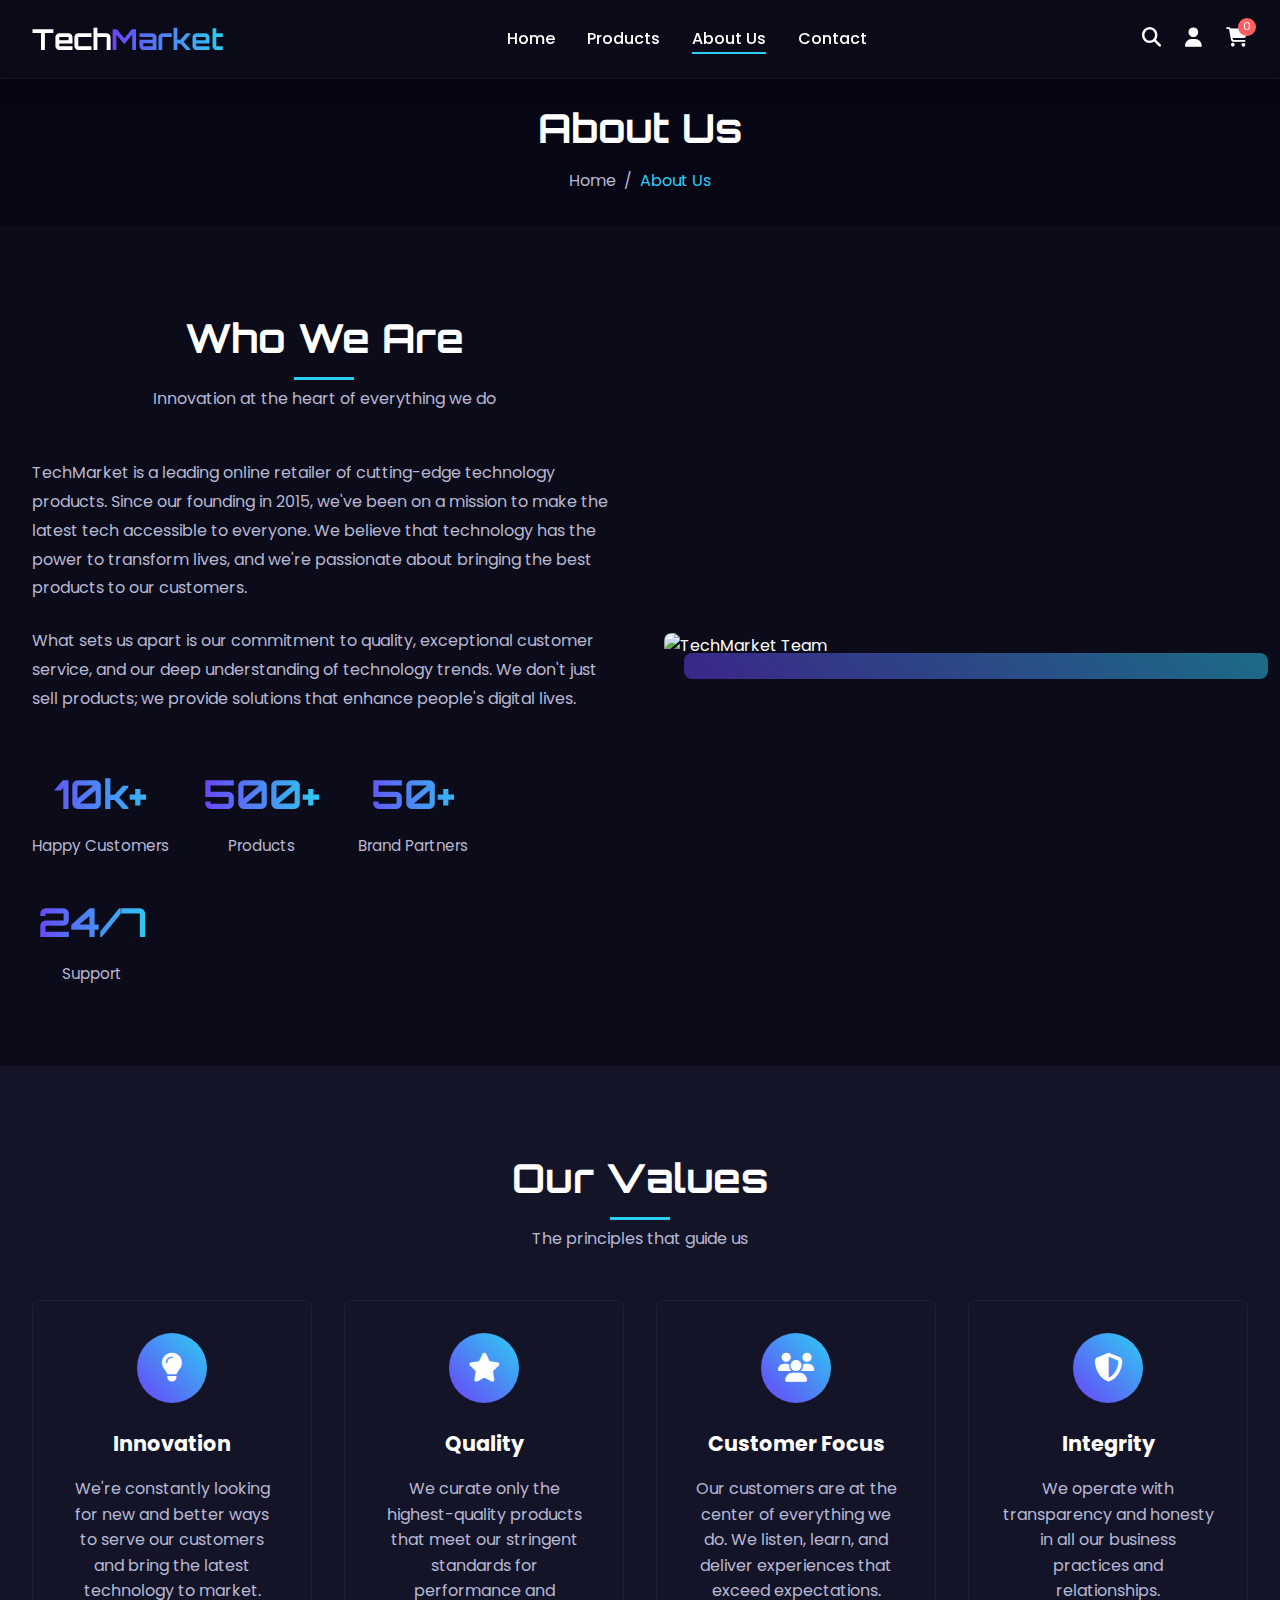
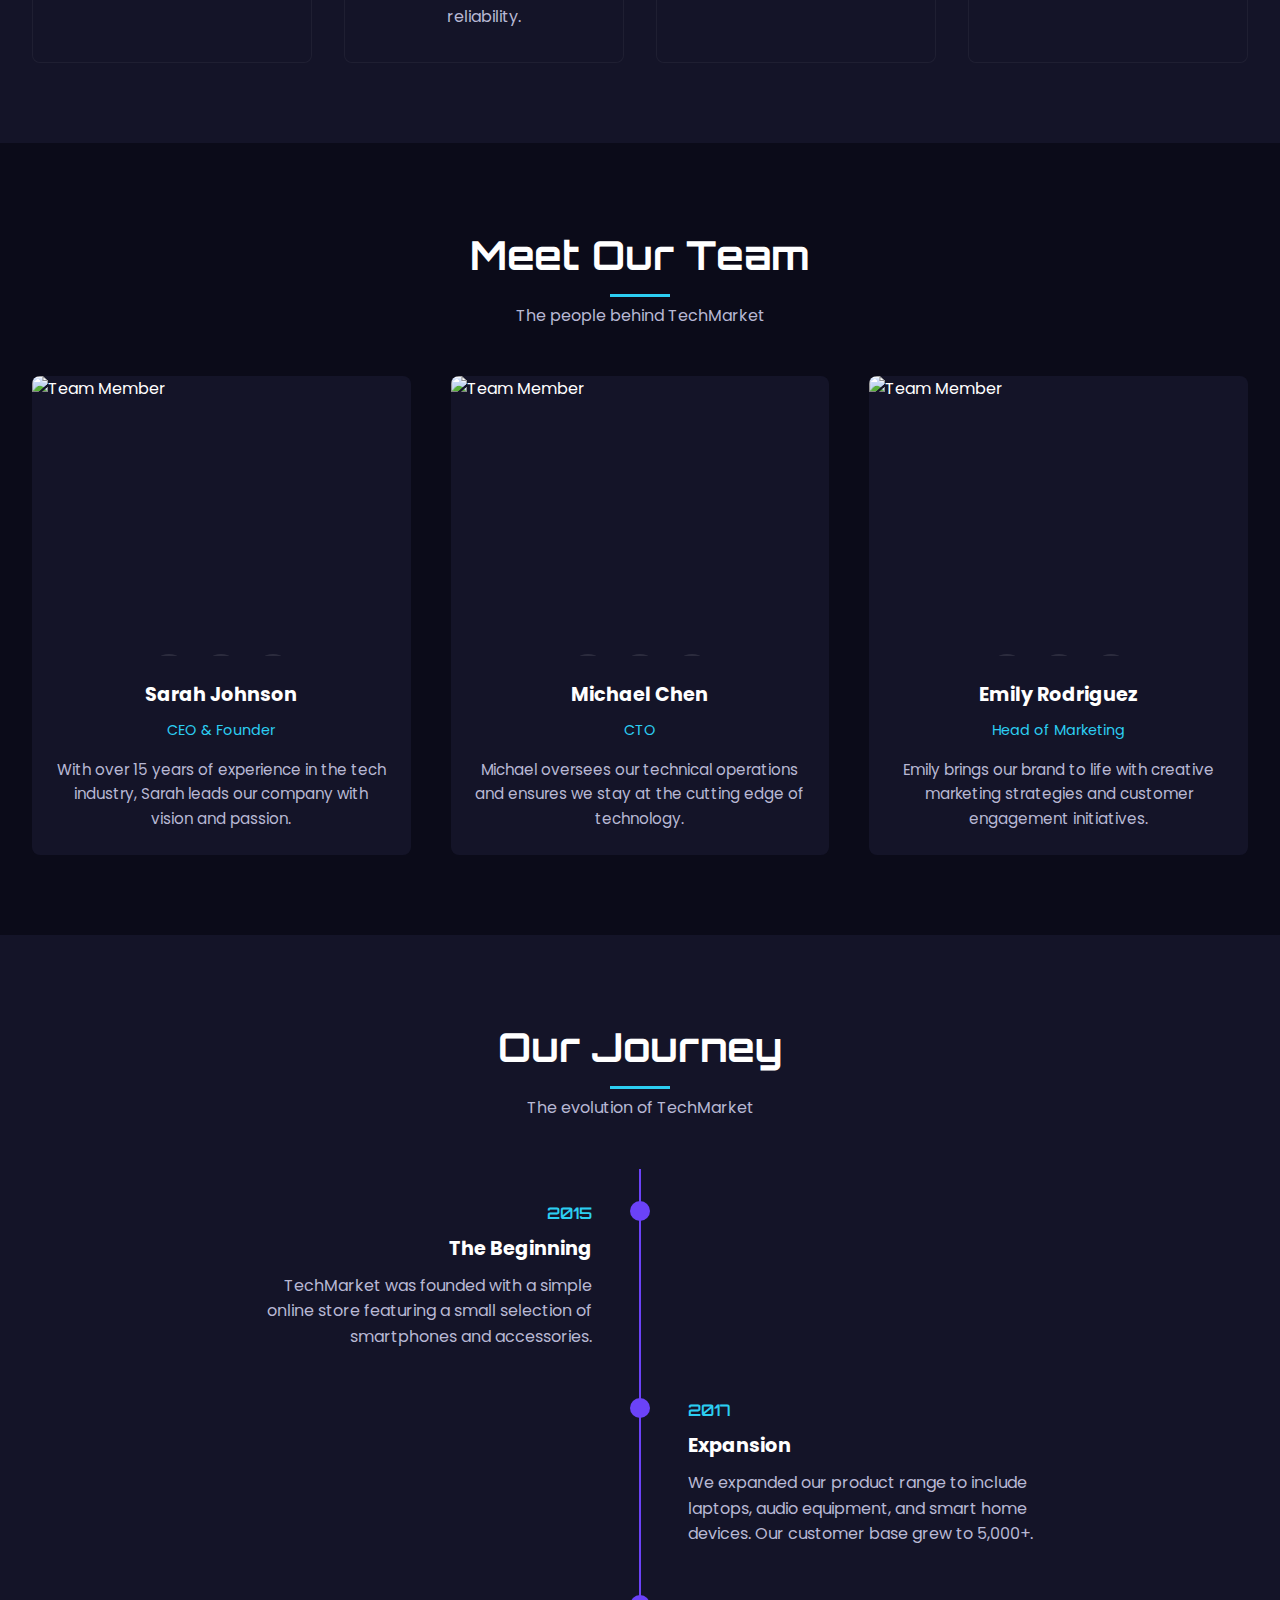
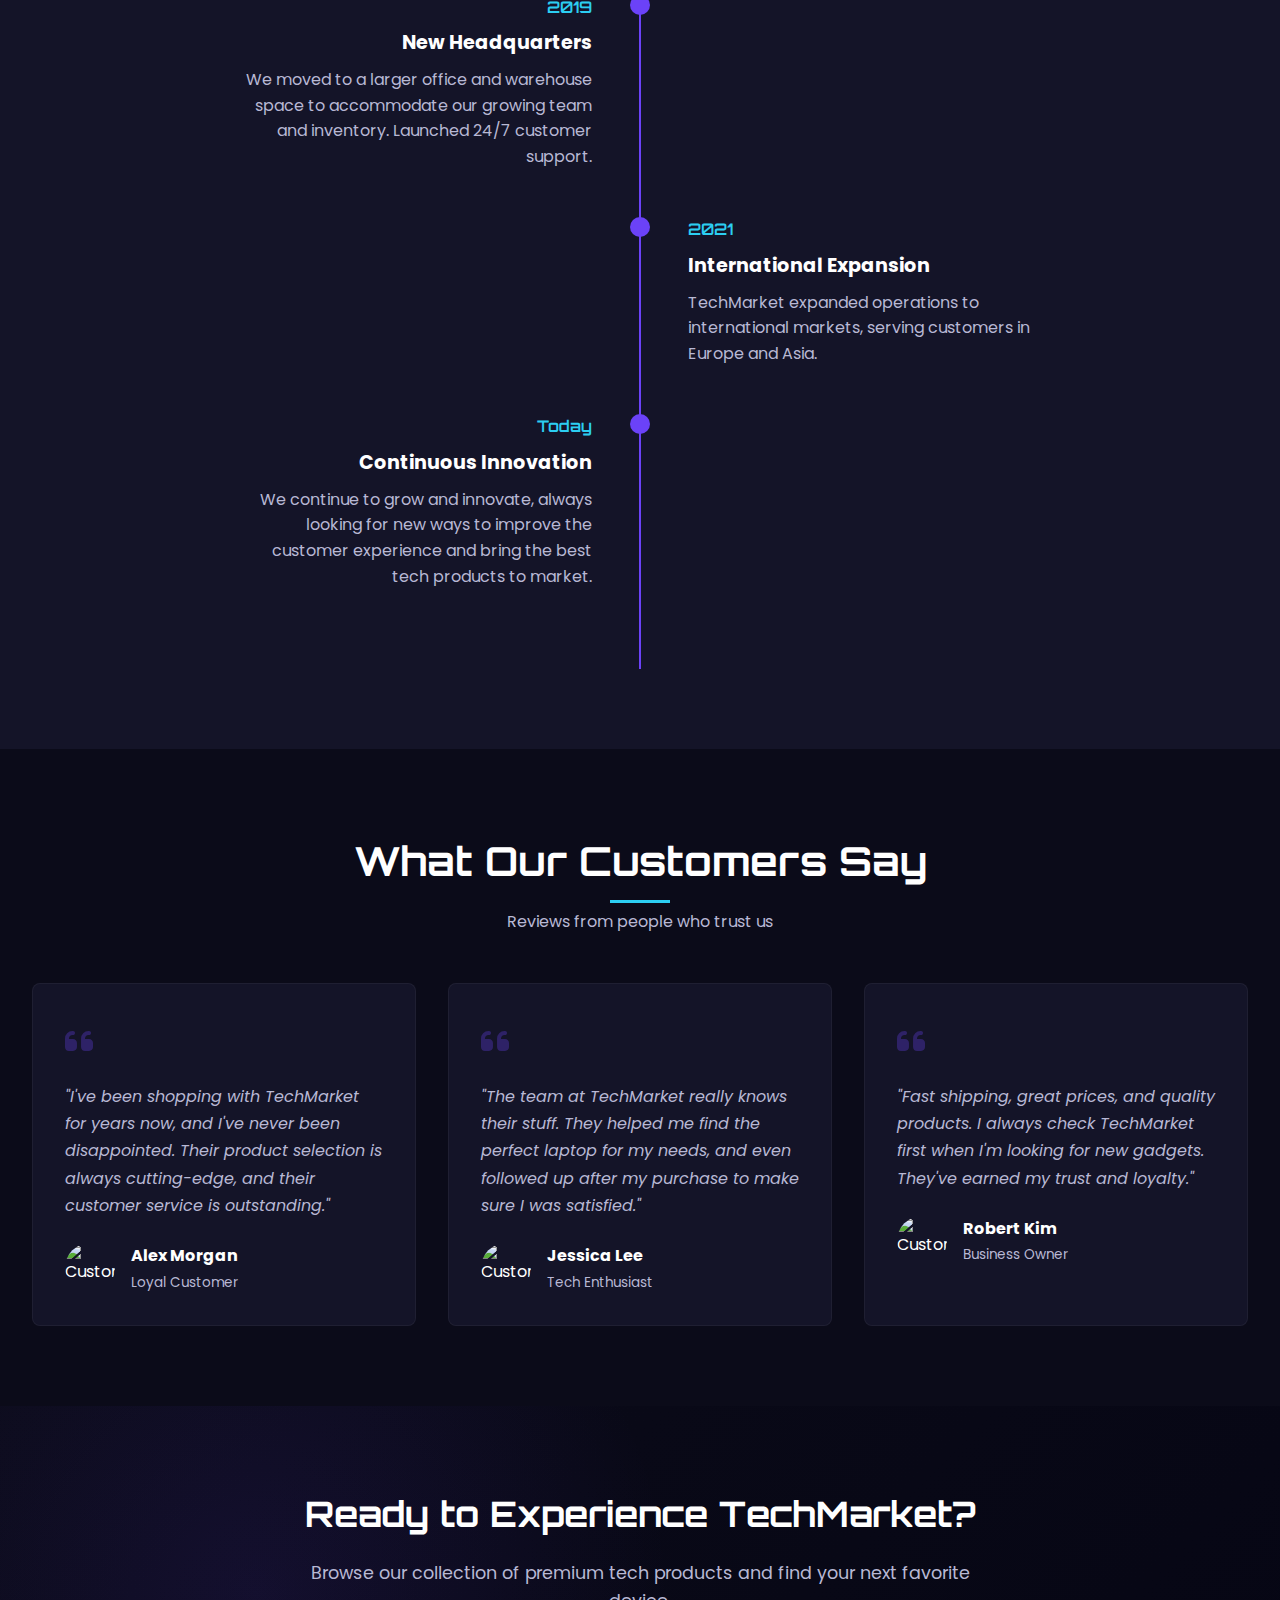
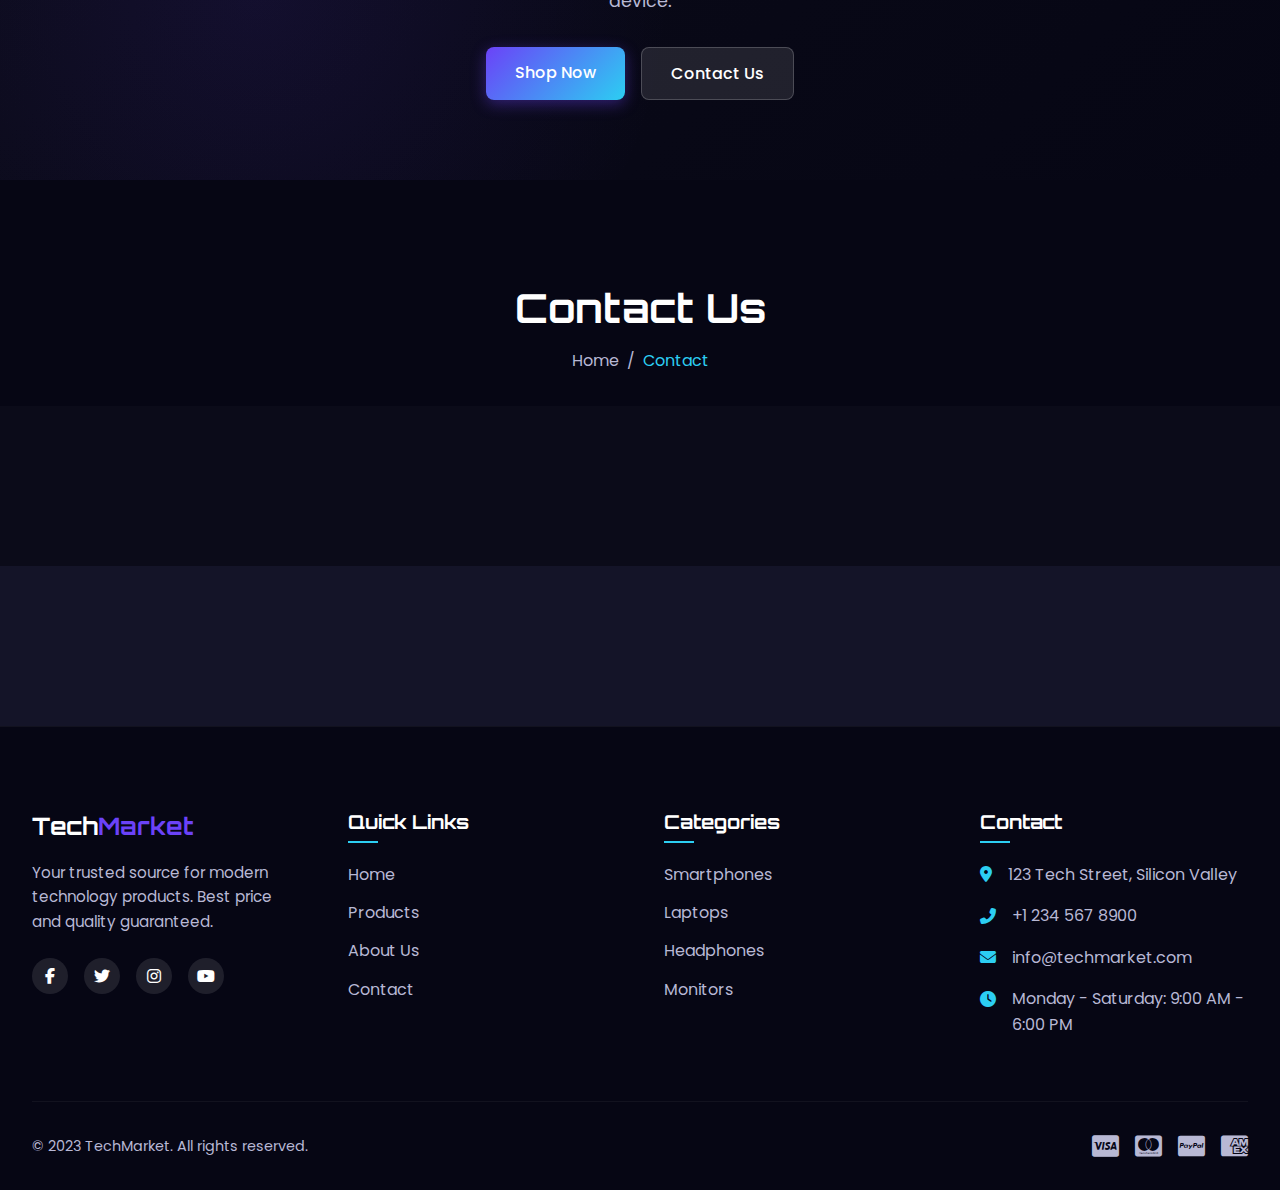
==== commit 0944a62b: "last updates" ====
--- a/about.html
+++ b/about.html
@@ -339,6 +339,28 @@
         </div>
     </section>
 
+    <!-- Page Title -->
+    <section class="page-title">
+        <div class="container">
+            <h1>Contact Us</h1>
+            <div class="breadcrumb">
+                <a href="index.html">Home</a>
+                <span class="separator">/</span>
+                <span class="current">Contact</span>
+            </div>
+        </div>
+    </section>
+
+    <!-- Contact Info Section -->
+    <section class="contact-info-section">
+        <!-- İletişim bilgileri kodları buraya -->
+    </section>
+
+    <!-- Contact Form Section -->
+    <section class="contact-form-section">
+        <!-- İletişim formu kodları buraya -->
+    </section>
+
     <!-- Footer -->
     <footer>
         <div class="container">
--- a/css/style.css
+++ b/css/style.css
@@ -88,11 +88,11 @@
 
 /* Apply gradient for modern browsers */
 @supports (background-clip: text) or (-webkit-background-clip: text) {
-    .logo .highlight {
-        background: linear-gradient(to right, var(--primary-color), var(--secondary-color));
-        -webkit-background-clip: text;
+.logo .highlight {
+    background: linear-gradient(to right, var(--primary-color), var(--secondary-color));
+    -webkit-background-clip: text;
         background-clip: text;
-        -webkit-text-fill-color: transparent;
+    -webkit-text-fill-color: transparent;
         color: transparent;
     }
 }
@@ -2156,3 +2156,364 @@
     justify-content: center;
     gap: 1rem;
 }
+
+/* Contact Info Section */
+.contact-info-section {
+    padding: 5rem 0;
+    background-color: var(--bg-dark);
+}
+
+.contact-info-grid {
+    display: grid;
+    grid-template-columns: repeat(auto-fit, minmax(250px, 1fr));
+    gap: 2rem;
+}
+
+.contact-card {
+    background: var(--bg-light);
+    border-radius: var(--border-radius);
+    padding: 2rem;
+    text-align: center;
+    transition: var(--transition);
+    border: 1px solid rgba(255, 255, 255, 0.05);
+}
+
+.contact-card:hover {
+    transform: translateY(-10px);
+    box-shadow: var(--box-shadow);
+}
+
+.contact-icon {
+    width: 60px;
+    height: 60px;
+    margin: 0 auto 1.5rem;
+    border-radius: 50%;
+    background: linear-gradient(45deg, var(--primary-color), var(--secondary-color));
+    display: flex;
+    align-items: center;
+    justify-content: center;
+    font-size: 1.5rem;
+}
+
+.contact-card h3 {
+    margin-bottom: 1rem;
+    font-size: 1.2rem;
+}
+
+.contact-card p {
+    color: #b8b8d4;
+    line-height: 1.7;
+}
+
+/* Contact Form Section */
+.contact-form-section {
+    padding: 5rem 0;
+    background-color: var(--bg-light);
+}
+
+.contact-form-wrapper {
+    display: flex;
+    gap: 3rem;
+    margin-top: 3rem;
+}
+
+.contact-form {
+    flex: 1;
+}
+
+.form-row {
+    display: flex;
+    gap: 1.5rem;
+    margin-bottom: 1.5rem;
+}
+
+.form-group {
+    flex: 1;
+    margin-bottom: 1.5rem;
+}
+
+.form-group label {
+    display: block;
+    margin-bottom: 0.5rem;
+    font-weight: 500;
+}
+
+.contact-form input,
+.contact-form textarea {
+    width: 100%;
+    padding: 0.8rem 1rem;
+    background: rgba(255, 255, 255, 0.05);
+    border: 1px solid rgba(255, 255, 255, 0.1);
+    border-radius: var(--border-radius);
+    color: white;
+    font-family: 'Poppins', sans-serif;
+    transition: var(--transition);
+}
+
+.contact-form input:focus,
+.contact-form textarea:focus {
+    outline: none;
+    border-color: var(--primary-color);
+    box-shadow: 0 0 0 2px rgba(108, 66, 248, 0.1);
+}
+
+.contact-form textarea {
+    resize: vertical;
+}
+
+.contact-form button {
+    margin-top: 1rem;
+}
+
+.contact-image {
+    flex: 1;
+    position: relative;
+    display: none; /* Initially hidden for mobile, will show on desktop */
+}
+
+@media (min-width: 992px) {
+    .contact-image {
+        display: block;
+    }
+}
+
+.contact-image img {
+    width: 100%;
+    height: 100%;
+    object-fit: cover;
+    border-radius: var(--border-radius);
+    position: relative;
+    z-index: 1;
+}
+
+.contact-image .image-shape {
+    position: absolute;
+    width: 100%;
+    height: 100%;
+    background: linear-gradient(45deg, var(--primary-color), var(--secondary-color));
+    border-radius: var(--border-radius);
+    top: 20px;
+    left: 20px;
+    z-index: 0;
+    opacity: 0.5;
+}
+
+/* Cart Section */
+.cart-section {
+    padding: 4rem 0;
+    background-color: var(--bg-dark);
+}
+
+.cart-container {
+    margin-bottom: 3rem;
+}
+
+/* Cart Items */
+.cart-items {
+    background: var(--bg-light);
+    border-radius: var(--border-radius);
+    overflow: hidden;
+    margin-bottom: 1.5rem;
+}
+
+.cart-header {
+    display: grid;
+    grid-template-columns: 3fr 1fr 1.5fr 1fr 0.5fr;
+    padding: 1.2rem;
+    background: rgba(20, 20, 40, 0.5);
+    font-weight: 600;
+    border-bottom: 1px solid rgba(255, 255, 255, 0.05);
+}
+
+.cart-item {
+    display: grid;
+    grid-template-columns: 3fr 1fr 1.5fr 1fr 0.5fr;
+    padding: 1.5rem 1.2rem;
+    align-items: center;
+    border-bottom: 1px solid rgba(255, 255, 255, 0.05);
+}
+
+.cart-item:last-child {
+    border-bottom: none;
+}
+
+.item-product {
+    display: flex;
+    align-items: center;
+    gap: 1.5rem;
+}
+
+.item-image {
+    width: 80px;
+    height: 80px;
+    border-radius: var(--border-radius);
+    overflow: hidden;
+}
+
+.item-image img {
+    width: 100%;
+    height: 100%;
+    object-fit: cover;
+}
+
+.item-name {
+    font-size: 1.1rem;
+    margin-bottom: 0.5rem;
+}
+
+.item-variant {
+    font-size: 0.9rem;
+    color: #b8b8d4;
+}
+
+.item-price, .item-subtotal {
+    font-weight: 500;
+}
+
+.quantity-selector {
+    display: flex;
+    align-items: center;
+    max-width: 120px;
+}
+
+.quantity-btn {
+    width: 30px;
+    height: 30px;
+    border: none;
+    background: rgba(255, 255, 255, 0.1);
+    color: white;
+    display: flex;
+    align-items: center;
+    justify-content: center;
+    cursor: pointer;
+    transition: var(--transition);
+}
+
+.quantity-btn.minus {
+    border-radius: var(--border-radius) 0 0 var(--border-radius);
+}
+
+.quantity-btn.plus {
+    border-radius: 0 var(--border-radius) var(--border-radius) 0;
+}
+
+.quantity-btn:hover {
+    background: var(--primary-color);
+}
+
+.quantity-input {
+    width: 40px;
+    height: 30px;
+    border: none;
+    background: rgba(255, 255, 255, 0.05);
+    color: white;
+    text-align: center;
+    font-family: 'Poppins', sans-serif;
+    -moz-appearance: textfield;
+}
+
+.quantity-input::-webkit-inner-spin-button,
+.quantity-input::-webkit-outer-spin-button {
+    -webkit-appearance: none;
+    margin: 0;
+}
+
+.remove-btn {
+    width: 30px;
+    height: 30px;
+    border-radius: 50%;
+    border: none;
+    background: rgba(255, 255, 255, 0.1);
+    color: #ff5e62;
+    display: flex;
+    align-items: center;
+    justify-content: center;
+    cursor: pointer;
+    transition: var(--transition);
+}
+
+.remove-btn:hover {
+    background: #ff5e62;
+    color: white;
+}
+
+/* Cart Actions */
+.cart-actions {
+    display: flex;
+    justify-content: space-between;
+    align-items: center;
+    flex-wrap: wrap;
+    gap: 1rem;
+}
+
+.coupon {
+    display: flex;
+    gap: 0.5rem;
+}
+
+.coupon input {
+    padding: 0.8rem 1rem;
+    background: rgba(255, 255, 255, 0.05);
+    border: 1px solid rgba(255, 255, 255, 0.1);
+    border-radius: var(--border-radius);
+    color: white;
+    font-family: 'Poppins', sans-serif;
+    min-width: 200px;
+}
+
+.coupon input:focus {
+    outline: none;
+    border-color: var(--primary-color);
+}
+
+/* Cart Summary */
+.cart-summary-container {
+    display: flex;
+    justify-content: flex-end;
+}
+
+.cart-summary {
+    background: var(--bg-light);
+    border-radius: var(--border-radius);
+    padding: 2rem;
+    width: 100%;
+    max-width: 400px;
+}
+
+.cart-summary h2 {
+    font-size: 1.5rem;
+    margin-bottom: 1.5rem;
+    padding-bottom: 1rem;
+    border-bottom: 1px solid rgba(255, 255, 255, 0.05);
+}
+
+.summary-row {
+    display: flex;
+    justify-content: space-between;
+    margin-bottom: 1rem;
+    padding-bottom: 1rem;
+    border-bottom: 1px solid rgba(255, 255, 255, 0.05);
+}
+
+.summary-row.total {
+    font-size: 1.2rem;
+    font-weight: 600;
+    margin-top: 1rem;
+    padding-top: 1rem;
+    border-top: 1px solid rgba(255, 255, 255, 0.1);
+}
+
+.checkout-btn-container {
+    margin-top: 2rem;
+}
+
+.checkout-btn {
+    width: 100%;
+    padding: 1rem;
+}
+
+/* Related Products */
+.related-products {
+    padding: 5rem 0;
+    background: var(--bg-light);
+}
--- a/css/responsive.css
+++ b/css/responsive.css
@@ -90,6 +90,48 @@
     .timeline-item:nth-child(even) {
         left: 0;
     }
+    
+    .cart-header {
+        display: none;
+    }
+    
+    .cart-item {
+        grid-template-columns: 1fr;
+        grid-gap: 1rem;
+        padding: 1.5rem;
+    }
+    
+    .item-price, .item-quantity, .item-subtotal, .item-remove {
+        display: flex;
+        align-items: center;
+    }
+    
+    .item-price::before, .item-quantity::before, .item-subtotal::before {
+        content: attr(data-label);
+        flex: 1;
+        font-weight: 600;
+        margin-right: 1rem;
+    }
+    
+    .item-price::before {
+        content: "Price:";
+    }
+    
+    .item-quantity::before {
+        content: "Quantity:";
+    }
+    
+    .item-subtotal::before {
+        content: "Subtotal:";
+    }
+    
+    .item-remove {
+        justify-content: flex-end;
+    }
+    
+    .cart-summary-container {
+        justify-content: center;
+    }
 }
 
 /* Small Screens (less than 768px) */
@@ -119,6 +161,23 @@
         max-width: 300px;
         margin: 0 auto;
     }
+    
+    .cart-actions {
+        flex-direction: column;
+        align-items: flex-start;
+    }
+    
+    .cart-actions .btn {
+        width: 100%;
+    }
+    
+    .coupon {
+        width: 100%;
+    }
+    
+    .coupon input {
+        flex: 1;
+    }
 }
 
 /* Extra Small Screens (less than 576px) */
@@ -161,4 +220,14 @@
     .testimonial-card {
         padding: 1.5rem;
     }
-}
+    
+    .item-product {
+        flex-direction: column;
+        align-items: flex-start;
+        text-align: center;
+    }
+    
+    .item-image {
+        margin: 0 auto;
+    }
+}
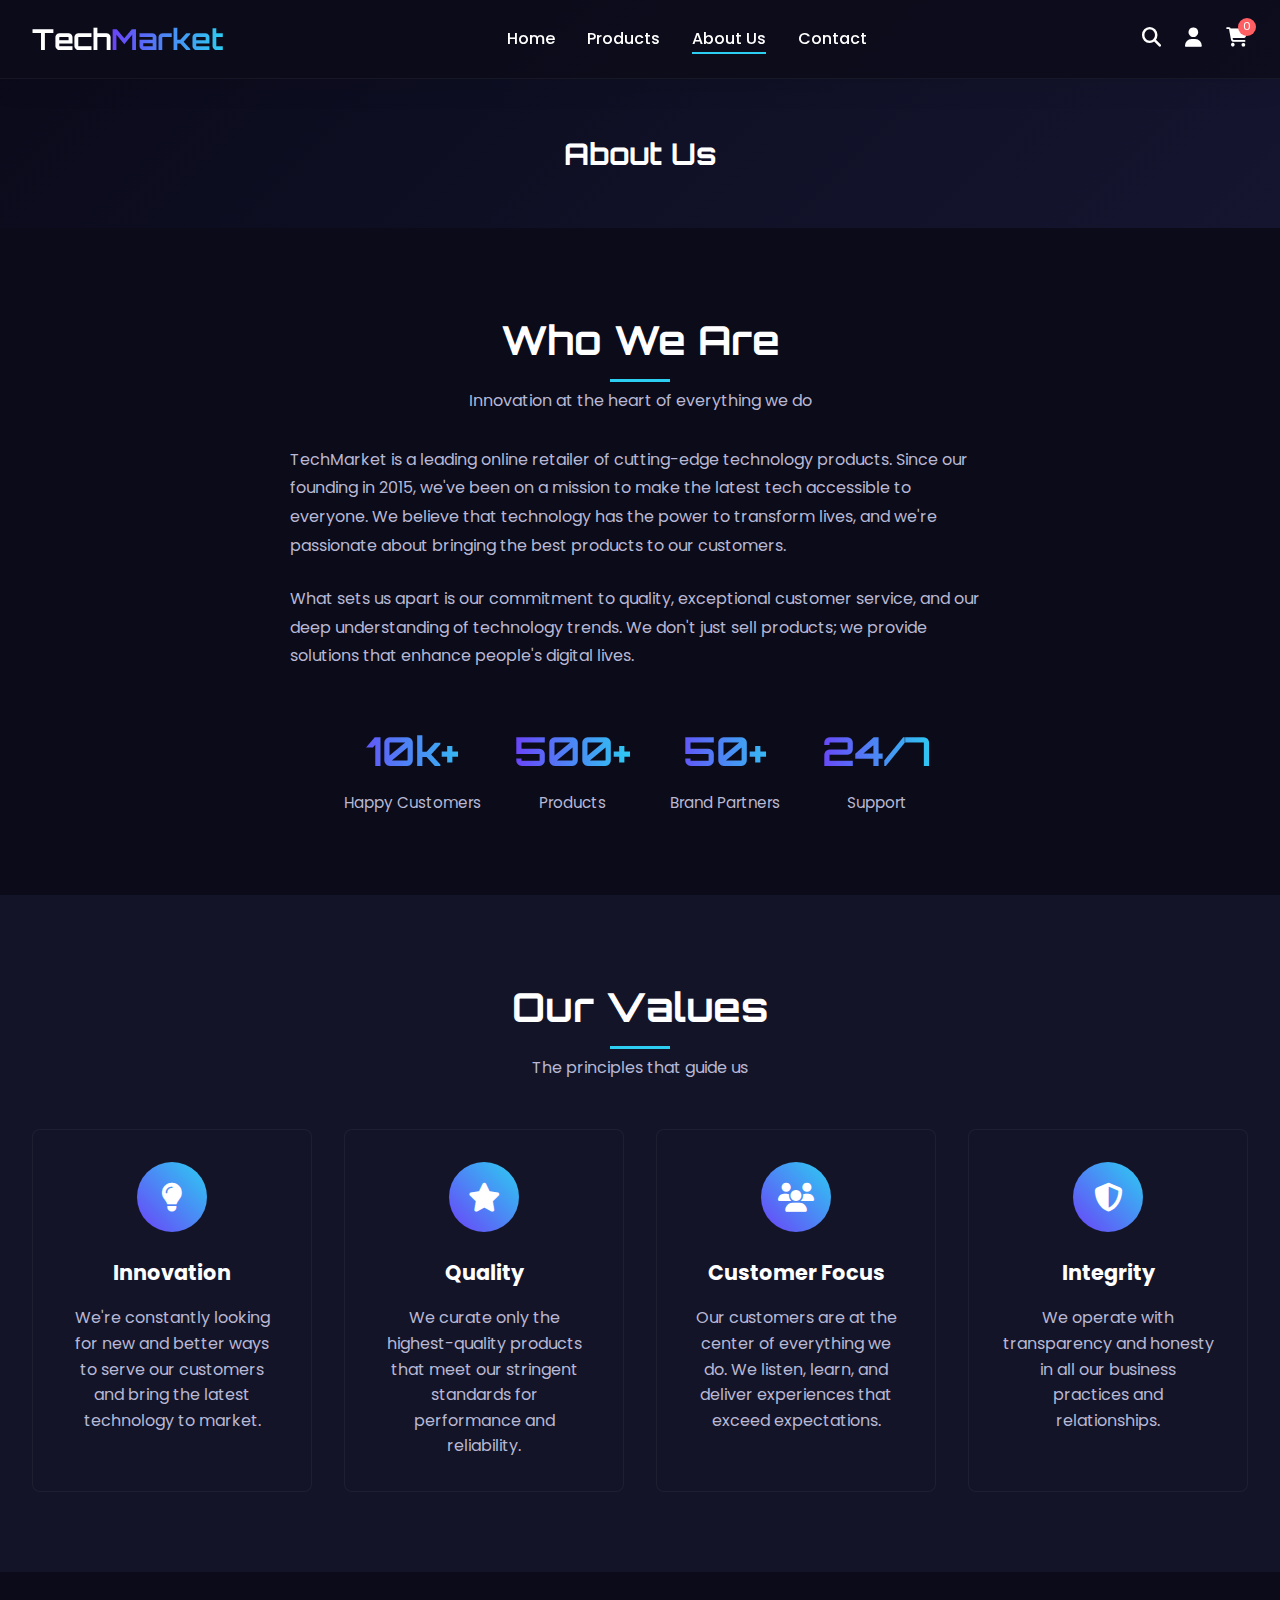
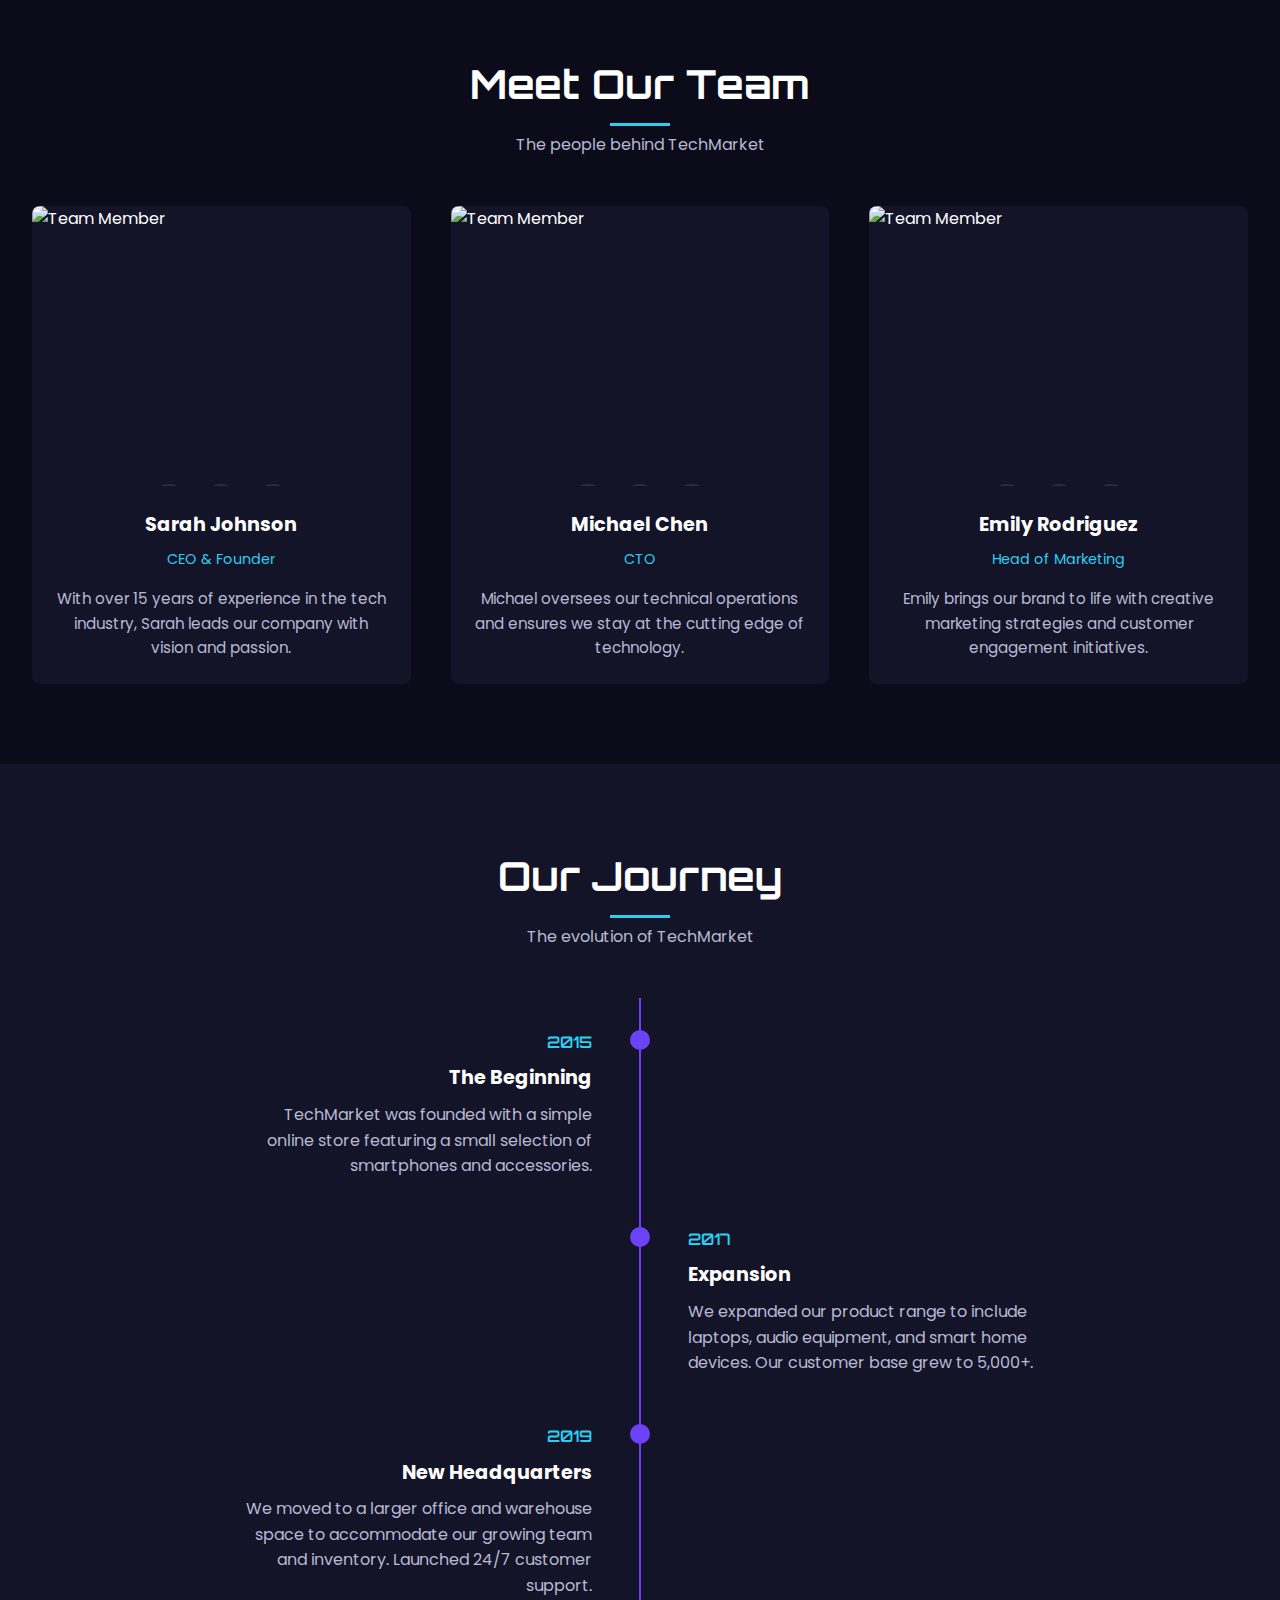
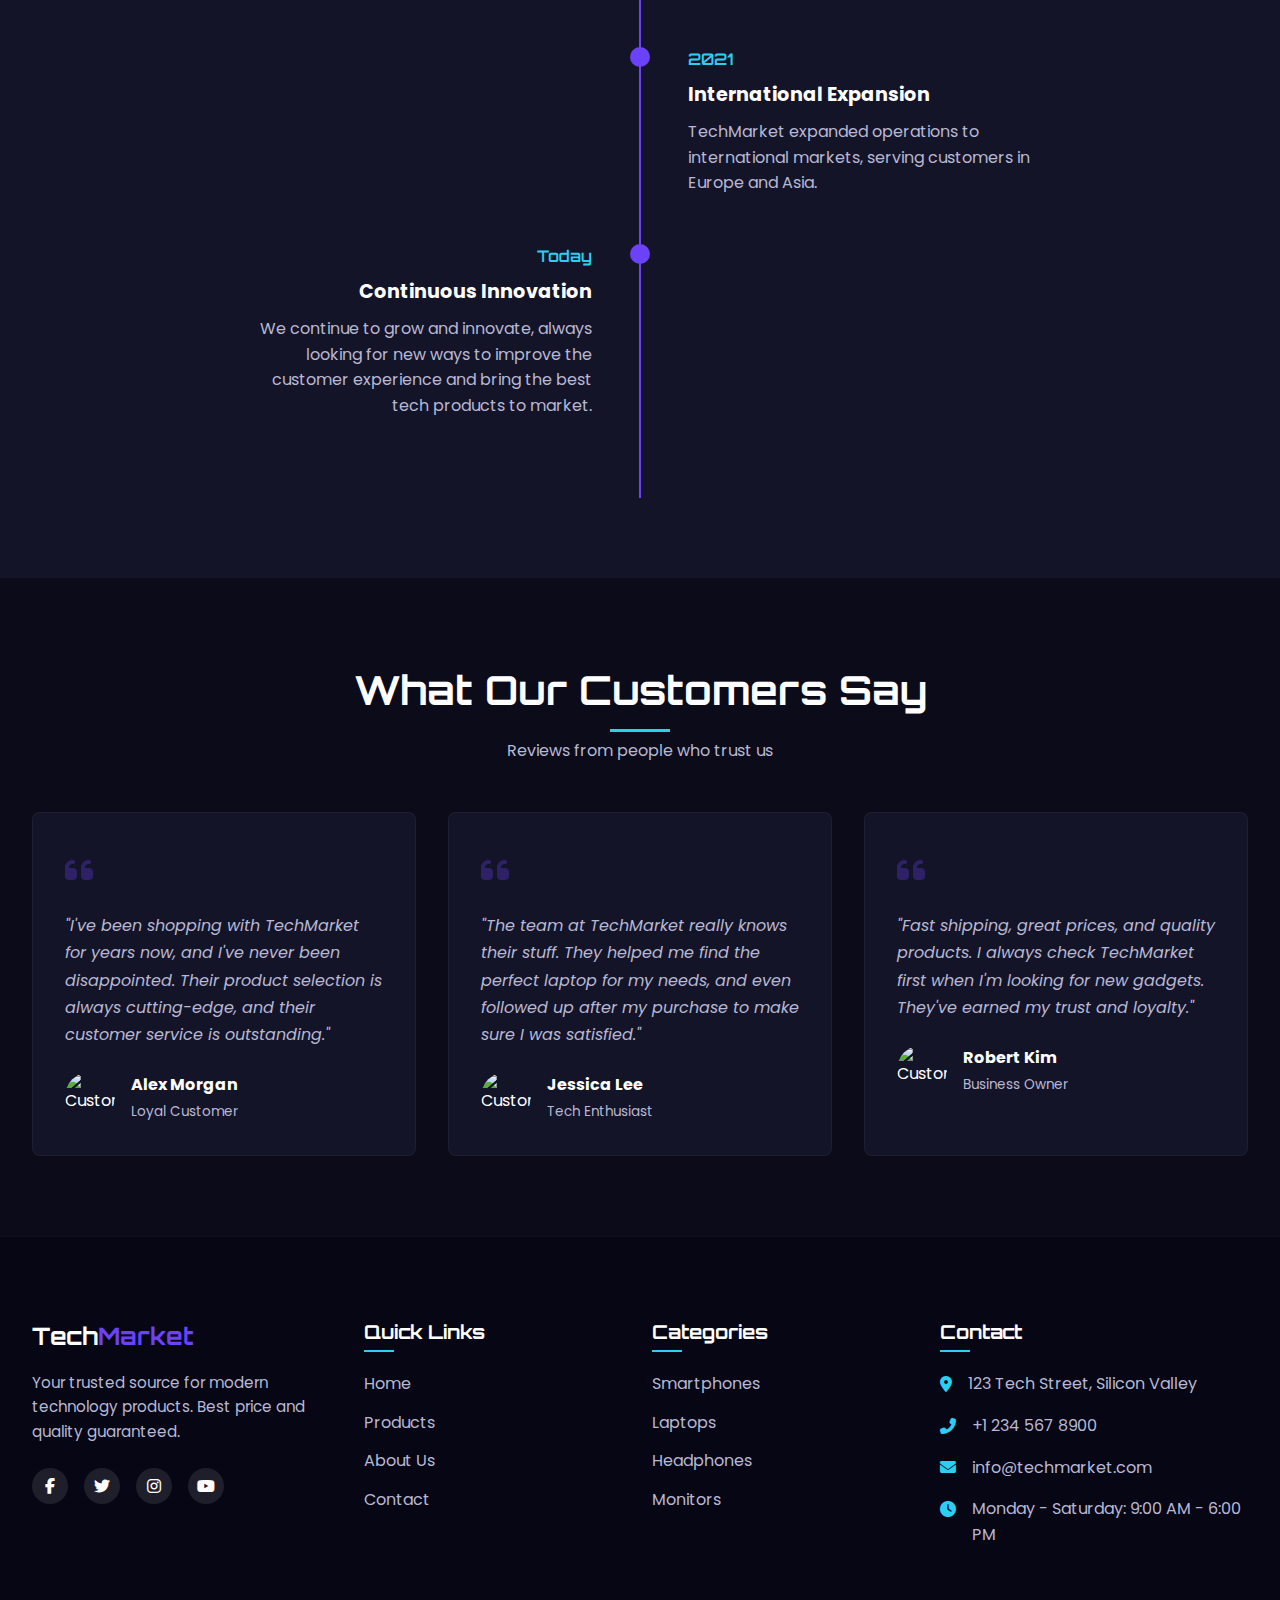
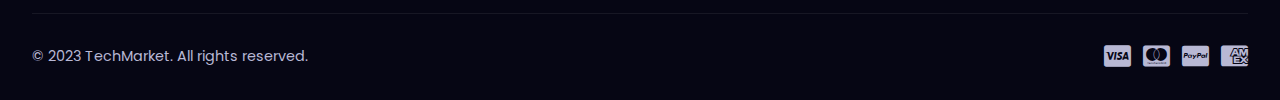
==== commit bc4111da: "minor fixes" ====
--- a/about.html
+++ b/about.html
@@ -73,11 +73,6 @@
     <section class="page-title">
         <div class="container">
             <h1>About Us</h1>
-            <div class="breadcrumb">
-                <a href="index.html">Home</a>
-                <span class="separator">/</span>
-                <span class="current">About Us</span>
-            </div>
         </div>
     </section>
 
@@ -110,10 +105,6 @@
                             <div class="stat-label">Support</div>
                         </div>
                     </div>
-                </div>
-                <div class="about-image">
-                    <img src="images/about-img.jpg" alt="TechMarket Team">
-                    <div class="image-shape"></div>
                 </div>
             </div>
         </div>
@@ -325,42 +316,6 @@
         </div>
     </section>
 
-    <!-- CTA Section -->
-    <section class="cta-section">
-        <div class="container">
-            <div class="cta-content">
-                <h2>Ready to Experience TechMarket?</h2>
-                <p>Browse our collection of premium tech products and find your next favorite device.</p>
-                <div class="cta-buttons">
-                    <a href="products.html" class="btn btn-primary">Shop Now</a>
-                    <a href="contact.html" class="btn btn-secondary">Contact Us</a>
-                </div>
-            </div>
-        </div>
-    </section>
-
-    <!-- Page Title -->
-    <section class="page-title">
-        <div class="container">
-            <h1>Contact Us</h1>
-            <div class="breadcrumb">
-                <a href="index.html">Home</a>
-                <span class="separator">/</span>
-                <span class="current">Contact</span>
-            </div>
-        </div>
-    </section>
-
-    <!-- Contact Info Section -->
-    <section class="contact-info-section">
-        <!-- İletişim bilgileri kodları buraya -->
-    </section>
-
-    <!-- Contact Form Section -->
-    <section class="contact-form-section">
-        <!-- İletişim formu kodları buraya -->
-    </section>
-
     <!-- Footer -->
     <footer>
         <div class="container">
--- a/css/style.css
+++ b/css/style.css
@@ -56,7 +56,7 @@
     top: 0;
     left: 0;
     width: 100%;
-    z-index: 1000;
+    z-index: 100;
     background: rgba(11, 11, 25, 0.8);
     /* backdrop-filter can cause issues in some browsers */
     /* backdrop-filter: blur(10px); */
@@ -298,6 +298,48 @@
 .hero-buttons {
     display: flex;
     gap: 1rem;
+    margin-top: 2rem;
+    pointer-events: auto !important;
+    position: relative;
+    z-index: 100;
+}
+
+.hero-buttons .btn {
+    padding: 0.8rem 1.8rem;
+    border-radius: 4px;
+    font-weight: 500;
+    font-size: 1rem;
+    cursor: pointer;
+    transition: all 0.3s;
+    min-width: 120px;
+    max-width: 180px;
+    text-align: center;
+    border: none;
+    font-family: 'Poppins', sans-serif;
+}
+
+.hero-buttons .btn-primary {
+    background: linear-gradient(135deg, #766cf1, #4dabf7);
+    color: white;
+    box-shadow: 0 4px 15px rgba(108, 66, 248, 0.4);
+}
+
+.hero-buttons .btn-secondary {
+    background-color: rgba(255, 255, 255, 0.1);
+    color: white;
+    border: 1px solid rgba(255, 255, 255, 0.2);
+}
+
+.hero-buttons .btn:hover {
+    transform: translateY(-2px);
+    box-shadow: 0 5px 15px rgba(0, 0, 0, 0.2);
+}
+
+.hero-buttons a {
+    pointer-events: auto !important;
+    position: relative;
+    z-index: 100;
+    cursor: pointer !important;
 }
 
 .hero-image {
@@ -823,10 +865,28 @@
 }
 
 .footer-content {
-    display: grid;
-    grid-template-columns: repeat(auto-fit, minmax(200px, 1fr));
-    gap: 3rem;
-    margin-bottom: 3rem;
+    display: flex;
+    flex-wrap: wrap; /* Küçük ekranlarda alt alta geçsin */
+    gap: 30px 40px; /* Dikey ve yatay boşluklar (Satırlar arası daha az, sütunlar arası daha fazla) */
+    margin-bottom: 50px;
+    /* justify-content: space-between; */ /* Kaldırılabilir veya flex-start olarak ayarlanabilir */
+}
+
+/* Footer Sütunları */
+.footer-column {
+    flex: 1 1 200px; /* Esneklik: Büyüyebilir, küçülebilir, temel genişlik 200px */
+    /* min-width: 200px; */ /* flex-basis ile değiştirildi */
+    /* max-width: 25%; */ /* Opsiyonel: Geniş ekranlarda çok yayılmasını engeller */
+}
+
+/* İlk sütun (Logo/Açıklama) biraz daha geniş olabilir (Opsiyonel) */
+.footer-column:first-child {
+    flex: 1.5 1 250px; /* Biraz daha fazla büyüme payı ve temel genişlik */
+}
+
+/* Son sütun (Subscribe) */
+.footer-column:last-child {
+     flex: 1 1 280px; /* Abonelik formu için biraz daha temel genişlik */
 }
 
 .footer-column h3 {
@@ -924,41 +984,32 @@
     font-size: 1.5rem;
 }
 
-/* Page Title */
+/* Page Title (Header boşluğunu ekleyerek güncelle) */
 .page-title {
-    background: var(--bg-darker);
-    padding: 6rem 0 2rem;
+    background: linear-gradient(135deg, #0a0a1a, #151530);
+    padding: 130px 0 50px 0; /* Üst padding artırıldı (Header için ~80px + eski 50px) */
     text-align: center;
-}
-
+    /* margin-bottom: 40px; */ /* Bu kalabilir veya kaldırılabilir, isteğe bağlı */
+    /* margin-top: 80px; Bu satırı SİLİN veya YORUM SATIRI yapın, padding ile çözdük */
+}
+
+/* .page-title içindeki H1 için (opsiyonel, hizalama/boşluk ayarı) */
 .page-title h1 {
-    font-size: 2.5rem;
-    margin-bottom: 0.5rem;
+    font-size: 30px; /* Önceki değer 36px idi, bunu istediğiniz gibi ayarlayın */
+    margin-bottom: 0;
+    font-weight: 700;
+    color: #fff;
     font-family: 'Orbitron', sans-serif;
 }
 
-.breadcrumb {
-    display: flex;
-    justify-content: center;
-    align-items: center;
-    color: #b8b8d4;
-}
-
-.breadcrumb a {
-    color: #b8b8d4;
-}
-
-.breadcrumb a:hover {
-    color: var(--secondary-color);
-}
-
-.breadcrumb .separator {
-    margin: 0 0.5rem;
-}
-
-.breadcrumb .current {
-    color: var(--secondary-color);
-}
+/* Breadcrumb CSS'ini Silebilirsiniz (artık kullanılmıyor) */
+/*
+.breadcrumb { ... }
+.breadcrumb a { ... }
+.breadcrumb a:hover { ... }
+.breadcrumb .separator { ... }
+.breadcrumb .current { ... }
+*/
 
 /* Products Section */
 .products-section {
@@ -1757,27 +1808,45 @@
     background-color: var(--bg-dark);
 }
 
-.about-intro {
-    display: flex;
-    gap: 3rem;
-    align-items: center;
-}
+
 
 .about-content {
-    flex: 1;
-}
-
-.about-text {
+    max-width: 850px; /* İçeriğin maksimum genişliğini ayarla */
+    margin: 0 auto; /* Yatayda otomatik olarak ortala */
+    text-align: center; /* İçerideki metinleri ve başlığı ortala */
+}
+
+/* İçerideki .section-header zaten ortalıydı, ama emin olalım */
+.about-content .section-header {
+    text-align: center;
+    margin-bottom: 2rem; /* Boşluğu ayarla */
+}
+/* Section header altındaki çizgi ortalansın */
+.about-content .section-header h2::after {
+     left: 50%;
+     transform: translateX(-50%);
+}
+
+
+/* Ortalanmış metinler için (opsiyonel, sola yaslı kalabilir) */
+.about-content .about-text {
+    text-align: left; /* Metin paragrafları sola yaslı kalsın */
+    /* veya text-align: center; */
     margin-bottom: 1.5rem;
     color: #b8b8d4;
     line-height: 1.8;
-}
-
+    max-width: 700px; /* Metin satırlarının çok uzamasını engelle (isteğe bağlı) */
+    margin-left: auto;  /* Ortalamak için */
+    margin-right: auto; /* Ortalamak için */
+}
+
+/* İstatistikler bölümü de ortalansın */
 .about-stats {
     display: flex;
     flex-wrap: wrap;
     gap: 2rem;
     margin-top: 3rem;
+    justify-content: center; /* İstatistikleri ortala */
 }
 
 .stat-item {
@@ -2300,74 +2369,53 @@
 
 /* Cart Section */
 .cart-section {
-    padding: 4rem 0;
-    background-color: var(--bg-dark);
+    padding: 2rem 0 4rem;
 }
 
 .cart-container {
-    margin-bottom: 3rem;
-}
-
-/* Cart Items */
-.cart-items {
-    background: var(--bg-light);
-    border-radius: var(--border-radius);
-    overflow: hidden;
-    margin-bottom: 1.5rem;
-}
-
-.cart-header {
-    display: grid;
-    grid-template-columns: 3fr 1fr 1.5fr 1fr 0.5fr;
-    padding: 1.2rem;
-    background: rgba(20, 20, 40, 0.5);
-    font-weight: 600;
+    display: flex;
+    flex-wrap: wrap;
+    gap: 2rem;
+}
+
+.cart-table {
+    flex: 1 1 60%;
+    min-width: 300px;
+}
+
+.cart-table table {
+    width: 100%;
+    border-collapse: collapse;
+}
+
+.cart-table th {
+    padding: 1rem;
+    background-color: rgba(255, 255, 255, 0.05);
+    text-align: left;
+    font-weight: 500;
+}
+
+.cart-table td {
+    padding: 1rem;
     border-bottom: 1px solid rgba(255, 255, 255, 0.05);
 }
 
-.cart-item {
-    display: grid;
-    grid-template-columns: 3fr 1fr 1.5fr 1fr 0.5fr;
-    padding: 1.5rem 1.2rem;
-    align-items: center;
-    border-bottom: 1px solid rgba(255, 255, 255, 0.05);
-}
-
-.cart-item:last-child {
-    border-bottom: none;
-}
-
-.item-product {
-    display: flex;
-    align-items: center;
-    gap: 1.5rem;
-}
-
-.item-image {
+.cart-table .product-info {
+    display: flex;
+    align-items: center;
+}
+
+.cart-table .product-info img {
     width: 80px;
     height: 80px;
-    border-radius: var(--border-radius);
-    overflow: hidden;
-}
-
-.item-image img {
-    width: 100%;
-    height: 100%;
     object-fit: cover;
-}
-
-.item-name {
-    font-size: 1.1rem;
-    margin-bottom: 0.5rem;
-}
-
-.item-variant {
-    font-size: 0.9rem;
-    color: #b8b8d4;
-}
-
-.item-price, .item-subtotal {
-    font-weight: 500;
+    border-radius: 4px;
+    margin-right: 1rem;
+}
+
+.cart-table .product-details h3 {
+    font-size: 1rem;
+    margin-bottom: 0.25rem;
 }
 
 .quantity-selector {
@@ -2377,139 +2425,146 @@
 }
 
 .quantity-btn {
-    width: 30px;
-    height: 30px;
+    width: 32px;
+    height: 32px;
+    background-color: rgba(255, 255, 255, 0.05);
     border: none;
-    background: rgba(255, 255, 255, 0.1);
     color: white;
-    display: flex;
-    align-items: center;
-    justify-content: center;
+    font-size: 0.8rem;
     cursor: pointer;
     transition: var(--transition);
 }
 
-.quantity-btn.minus {
-    border-radius: var(--border-radius) 0 0 var(--border-radius);
-}
-
-.quantity-btn.plus {
-    border-radius: 0 var(--border-radius) var(--border-radius) 0;
-}
-
 .quantity-btn:hover {
-    background: var(--primary-color);
+    background-color: rgba(255, 255, 255, 0.1);
 }
 
 .quantity-input {
     width: 40px;
-    height: 30px;
+    height: 32px;
+    text-align: center;
+    background-color: rgba(255, 255, 255, 0.05);
+    border: 1px solid rgba(255, 255, 255, 0.1);
+    color: white;
+    margin: 0 0.25rem;
+}
+
+.remove-btn {
+    background: none;
     border: none;
-    background: rgba(255, 255, 255, 0.05);
-    color: white;
-    text-align: center;
-    font-family: 'Poppins', sans-serif;
-    -moz-appearance: textfield;
-}
-
-.quantity-input::-webkit-inner-spin-button,
-.quantity-input::-webkit-outer-spin-button {
-    -webkit-appearance: none;
-    margin: 0;
-}
-
-.remove-btn {
-    width: 30px;
-    height: 30px;
-    border-radius: 50%;
-    border: none;
-    background: rgba(255, 255, 255, 0.1);
     color: #ff5e62;
-    display: flex;
-    align-items: center;
-    justify-content: center;
     cursor: pointer;
     transition: var(--transition);
+    margin-left: 1rem;
 }
 
 .remove-btn:hover {
-    background: #ff5e62;
-    color: white;
+    color: #ff8086;
+}
+
+.empty-cart-message {
+    padding: 80px 20px;
+    background-color: rgba(255, 255, 255, 0.03);
+    border-radius: 10px;
+    margin-bottom: 30px;
+    display: none;
+    border: 1px solid rgba(255, 255, 255, 0.05);
+}
+
+.empty-cart-message p {
+    font-size: 1.3rem;
+    color: rgba(255, 255, 255, 0.8);
+    margin-bottom: 30px;
+}
+
+.empty-cart-message .btn {
+    padding: 14px 35px;
+    font-size: 1rem;
+    font-weight: 500;
 }
 
 /* Cart Actions */
 .cart-actions {
     display: flex;
     justify-content: space-between;
-    align-items: center;
+    margin: 2rem 0;
     flex-wrap: wrap;
     gap: 1rem;
 }
 
 .coupon {
     display: flex;
-    gap: 0.5rem;
 }
 
 .coupon input {
-    padding: 0.8rem 1rem;
-    background: rgba(255, 255, 255, 0.05);
+    width: 200px;
+    padding: 0.75rem 1rem;
+    background-color: rgba(255, 255, 255, 0.05);
     border: 1px solid rgba(255, 255, 255, 0.1);
+    color: white;
+    border-radius: 4px 0 0 4px;
+}
+
+.coupon button {
+    border-radius: 0 4px 4px 0;
+}
+
+/* Cart Summary */
+.cart-summary {
+    flex: 1 1 30%;
+    background-color: rgba(255, 255, 255, 0.05);
     border-radius: var(--border-radius);
-    color: white;
-    font-family: 'Poppins', sans-serif;
-    min-width: 200px;
-}
-
-.coupon input:focus {
-    outline: none;
-    border-color: var(--primary-color);
-}
-
-/* Cart Summary */
-.cart-summary-container {
-    display: flex;
-    justify-content: flex-end;
-}
-
-.cart-summary {
-    background: var(--bg-light);
-    border-radius: var(--border-radius);
-    padding: 2rem;
-    width: 100%;
-    max-width: 400px;
+    padding: 1.5rem;
+    align-self: flex-start;
 }
 
 .cart-summary h2 {
     font-size: 1.5rem;
-    margin-bottom: 1.5rem;
-    padding-bottom: 1rem;
-    border-bottom: 1px solid rgba(255, 255, 255, 0.05);
+    margin-bottom: 1.25rem;
+    font-weight: 600;
+    padding-bottom: 0.75rem;
+    border-bottom: 1px solid rgba(255, 255, 255, 0.1);
 }
 
 .summary-row {
     display: flex;
     justify-content: space-between;
-    margin-bottom: 1rem;
-    padding-bottom: 1rem;
-    border-bottom: 1px solid rgba(255, 255, 255, 0.05);
+    margin-bottom: 0.75rem;
+    padding: 0.5rem 0;
 }
 
 .summary-row.total {
-    font-size: 1.2rem;
-    font-weight: 600;
     margin-top: 1rem;
     padding-top: 1rem;
     border-top: 1px solid rgba(255, 255, 255, 0.1);
-}
-
-.checkout-btn-container {
-    margin-top: 2rem;
+    font-weight: 600;
+    font-size: 1.1rem;
+}
+
+.summary-row.total .summary-value {
+    color: var(--secondary-color);
+}
+
+.checkout-button-container {
+    margin-top: 1.5rem;
 }
 
 .checkout-btn {
+    display: block;
     width: 100%;
-    padding: 1rem;
+    padding: 0.8rem 0;
+    background: linear-gradient(135deg, var(--primary-color), var(--secondary-color));
+    color: white;
+    text-align: center;
+    font-weight: 500;
+    border-radius: 4px;
+    transition: var(--transition);
+    text-decoration: none;
+}
+
+.checkout-btn:hover {
+    transform: translateY(-2px);
+    box-shadow: 0 8px 15px rgba(108, 66, 248, 0.3);
 }
 
 /* Related Products */
@@ -2517,3 +2572,1371 @@
     padding: 5rem 0;
     background: var(--bg-light);
 }
+
+/* Notification Styles */
+.notification {
+    position: fixed;
+    top: 20px;
+    right: 20px;
+    z-index: 1000;
+    transform: translateX(150%);
+    transition: transform 0.3s ease;
+}
+
+.notification.show {
+    transform: translateX(0);
+}
+
+.notification-content {
+    display: flex;
+    align-items: center;
+    background: var(--primary-color);
+    color: white;
+    padding: 12px 20px;
+    border-radius: var(--border-radius);
+    box-shadow: 0 4px 15px rgba(0, 0, 0, 0.2);
+}
+
+.notification-content i {
+    margin-right: 10px;
+    font-size: 1.2rem;
+}
+
+/* Search Modal Styles */
+.search-modal {
+    display: none;
+    position: fixed;
+    top: 0;
+    left: 0;
+    width: 100%;
+    height: 100%;
+    background-color: rgba(0, 0, 0, 0.8);
+    z-index: 10000 !important;
+    opacity: 0;
+    transition: opacity 0.3s ease;
+}
+
+.search-modal.show {
+    opacity: 1;
+    display: block;
+}
+
+.search-modal-content {
+    position: relative;
+    width: 80%;
+    max-width: 800px;
+    margin: 100px auto;
+    background: var(--bg-light);
+    border-radius: var(--border-radius);
+    padding: 2rem;
+    box-shadow: var(--box-shadow);
+    transform: translateY(-50px);
+    transition: transform 0.3s ease;
+}
+
+.search-modal.show .search-modal-content {
+    transform: translateY(0);
+}
+
+.search-header {
+    display: flex;
+    justify-content: space-between;
+    align-items: center;
+    margin-bottom: 1.5rem;
+}
+
+.search-header h3 {
+    font-family: 'Orbitron', sans-serif;
+    font-size: 1.5rem;
+}
+
+.close-search {
+    font-size: 2rem;
+    cursor: pointer;
+    transition: var(--transition);
+}
+
+.close-search:hover {
+    color: var(--accent-color);
+}
+
+.search-form {
+    display: flex;
+    margin-bottom: 2rem;
+}
+
+#searchInput {
+    flex: 1;
+    padding: 1rem;
+    background: rgba(255, 255, 255, 0.1);
+    border: 1px solid rgba(255, 255, 255, 0.1);
+    border-radius: var(--border-radius) 0 0 var(--border-radius);
+    color: white;
+    font-family: 'Poppins', sans-serif;
+}
+
+#searchInput:focus {
+    outline: none;
+    border-color: var(--primary-color);
+}
+
+#searchButton {
+    background: var(--primary-color);
+    color: white;
+    border: none;
+    padding: 0 1.5rem;
+    border-radius: 0 var(--border-radius) var(--border-radius) 0;
+    cursor: pointer;
+    transition: var(--transition);
+}
+
+#searchButton:hover {
+    background: var(--secondary-color);
+}
+
+.search-results {
+    max-height: 400px;
+    overflow-y: auto;
+}
+
+.search-result-item {
+    display: flex;
+    align-items: center;
+    padding: 10px;
+    border-bottom: 1px solid rgba(255, 255, 255, 0.1);
+    cursor: pointer;
+}
+
+.search-result-item:hover {
+    background-color: rgba(255, 255, 255, 0.05);
+}
+
+.search-result-item img {
+    width: 60px;
+    height: 60px;
+    object-fit: cover;
+    border-radius: 4px;
+    margin-right: 15px;
+}
+
+.search-result-details {
+    flex: 1;
+}
+
+.search-result-details h4 {
+    margin: 0 0 5px 0;
+    font-size: 16px;
+}
+
+.search-result-details p {
+    margin: 0;
+    color: #4dabf7;
+    font-weight: bold;
+}
+
+/* User Modal Styles */
+.user-modal {
+    display: none;
+    position: fixed;
+    z-index: 9999 !important;
+    left: 0;
+    top: 0;
+    width: 100%;
+    height: 100%;
+    background-color: rgba(0, 0, 0, 0.7);
+    align-items: center;
+    justify-content: center;
+}
+
+.user-modal.show {
+    display: flex;
+}
+
+.user-modal-content {
+    background-color: #1a1d29;
+    border-radius: 8px;
+    width: 400px;
+    max-width: 90%;
+    padding: 25px;
+    position: relative;
+    box-shadow: 0 5px 15px rgba(0, 0, 0, 0.3);
+    color: #fff;
+}
+
+.close-user-modal {
+    position: absolute;
+    top: 15px;
+    right: 20px;
+    font-size: 24px;
+    cursor: pointer;
+    color: #aaa;
+}
+
+.close-user-modal:hover {
+    color: #fff;
+}
+
+.user-modal-tabs {
+    display: flex;
+    border-bottom: 1px solid rgba(255, 255, 255, 0.1);
+    margin-bottom: 20px;
+}
+
+.tab-btn {
+    background: none;
+    border: none;
+    color: #aaa;
+    padding: 10px 15px;
+    font-size: 16px;
+    cursor: pointer;
+    font-weight: 500;
+    position: relative;
+}
+
+.tab-btn.active {
+    color: #4dabf7;
+}
+
+.tab-btn.active:after {
+    content: '';
+    position: absolute;
+    bottom: -1px;
+    left: 0;
+    width: 100%;
+    height: 2px;
+    background-color: #4dabf7;
+}
+
+.form-group {
+    margin-bottom: 15px;
+}
+
+.form-group label {
+    display: block;
+    margin-bottom: 5px;
+    font-size: 14px;
+    color: #ddd;
+}
+
+.form-group input[type="text"],
+.form-group input[type="email"],
+.form-group input[type="password"] {
+    width: 100%;
+    padding: 10px;
+    border-radius: 4px;
+    border: 1px solid rgba(255, 255, 255, 0.2);
+    background-color: rgba(255, 255, 255, 0.05);
+    color: #fff;
+}
+
+.form-group.remember-me,
+.form-group.terms {
+    display: flex;
+    align-items: center;
+}
+
+.form-group.remember-me input,
+.form-group.terms input {
+    margin-right: 8px;
+}
+
+.btn-primary {
+    width: 100%;
+    padding: 12px;
+    background-color: #4dabf7;
+    color: #fff;
+    border: none;
+    border-radius: 4px;
+    font-size: 16px;
+    font-weight: 500;
+    cursor: pointer;
+    transition: background-color 0.3s;
+}
+
+.btn-primary:hover {
+    background-color: #339af0;
+}
+
+.forgot-password {
+    text-align: center;
+    margin-top: 15px;
+    font-size: 14px;
+    color: #4dabf7;
+    cursor: pointer;
+}
+
+.forgot-password:hover {
+    text-decoration: underline;
+}
+
+/* Ana sayfa buton ve stil düzeltmeleri */
+.hero-section .btn,
+.hero-section a.btn {
+    display: inline-block;
+    padding: 12px 30px;
+    text-decoration: none;
+    cursor: pointer;
+    transition: all 0.3s;
+    font-weight: 500;
+    border: none;
+    border-radius: 4px;
+}
+
+.hero-section .btn-primary,
+.shop-now,
+.featured-items {
+    background: linear-gradient(to right, #766cf1, #4dabf7);
+    color: white;
+    border: none;
+}
+
+.hero-section .btn-secondary,
+.featured-items {
+    background-color: rgba(255, 255, 255, 0.1);
+    color: white;
+    border: 1px solid rgba(255, 255, 255, 0.2);
+}
+
+.hero-section .btn:hover,
+.shop-now:hover,
+.featured-items:hover {
+    transform: translateY(-2px);
+    box-shadow: 0 5px 15px rgba(0, 0, 0, 0.2);
+}
+
+/* Pointer events düzeltmesi */
+.hero-text * {
+    pointer-events: auto !important;
+}
+
+.hero-buttons {
+    position: relative;
+    z-index: 100;
+}
+
+.hero-buttons a {
+    position: relative;
+    z-index: 100;
+}
+
+/* Buton stilleri */
+.hero-btn {
+    display: inline-block;
+    padding: 12px 30px;
+    border-radius: 4px;
+    margin-right: 15px;
+    text-decoration: none;
+    text-align: center;
+    font-weight: 500;
+    position: relative;
+    z-index: 100;
+    cursor: pointer;
+    transition: all 0.3s ease;
+}
+
+.primary-btn {
+    background: linear-gradient(135deg, #766cf1, #4dabf7);
+    color: white;
+    box-shadow: 0 4px 15px rgba(108, 66, 248, 0.2);
+}
+
+.secondary-btn {
+    background: rgba(255, 255, 255, 0.1);
+    color: white;
+    border: 1px solid rgba(255, 255, 255, 0.2);
+}
+
+/* Hover efektleri */
+.hero-btn:hover {
+    transform: translateY(-3px);
+}
+
+.primary-btn:hover {
+    box-shadow: 0 8px 20px rgba(108, 66, 248, 0.4);
+    background: linear-gradient(135deg, #8278f9, #5db8ff);
+}
+
+.secondary-btn:hover {
+    background: rgba(255, 255, 255, 0.15);
+    box-shadow: 0 5px 15px rgba(255, 255, 255, 0.1);
+    border-color: rgba(255, 255, 255, 0.3);
+}
+
+/* Checkout butonu için stil */
+.checkout-button-container {
+    margin-top: 20px;
+    width: 100%;
+}
+
+.checkout-btn {
+    display: block;
+    width: 100%;
+    padding: 12px 0;
+    background: linear-gradient(135deg, var(--primary-color), var(--secondary-color));
+    color: white;
+    text-align: center;
+    font-weight: 500;
+    border-radius: 4px;
+    transition: var(--transition);
+    text-decoration: none;
+}
+
+.checkout-btn:hover {
+    transform: translateY(-2px);
+    box-shadow: 0 8px 15px rgba(108, 66, 248, 0.3);
+}
+
+/* Boş Sepet Stilleri */
+.cart-section.is-empty .cart-table,
+.cart-section.is-empty .cart-actions {
+    display: none; /* Sepet boşken tabloyu ve aksiyonları gizle */
+}
+
+.cart-section:not(.is-empty) .empty-cart-message {
+    display: none; /* Sepet doluysa boş mesajını gizle */
+}
+
+.empty-cart-message {
+    text-align: center; /* İçeriği ortala */
+    padding: 80px 20px; /* Üstten ve alttan daha fazla boşluk */
+    background-color: rgba(255, 255, 255, 0.03); /* Hafif arkaplan */
+    border-radius: 10px; /* Köşeleri yuvarla */
+    margin-bottom: 30px; /* Alt boşluk */
+    display: none; /* Başlangıçta gizli (JS ile gösterilecek) */
+    border: 1px solid rgba(255, 255, 255, 0.05); /* İnce bir kenarlık */
+}
+
+.empty-cart-message p {
+    font-size: 1.3rem; /* Yazı boyutunu biraz büyüt */
+    color: rgba(255, 255, 255, 0.8); /* Yazı rengi */
+    margin-bottom: 30px; /* Butonla arasına boşluk */
+}
+
+/* Boş sepet mesajındaki butonu stillendirme */
+.empty-cart-message .btn {
+    padding: 14px 35px; /* Buton iç boşluğunu ayarla */
+    font-size: 1rem;
+    font-weight: 500;
+}
+
+/* Quantity Control Güncellemesi */
+.quantity-control {
+    display: flex;
+    align-items: center;
+    background-color: rgba(255, 255, 255, 0.08); /* Biraz daha belirgin arka plan */
+    border-radius: 6px; /* Daha yuvarlak köşeler */
+    border: 1px solid rgba(255, 255, 255, 0.1); /* İnce kenarlık */
+    width: fit-content; /* İçeriğe göre genişlik */
+    overflow: hidden; /* Butonların taşmasını engelle */
+}
+
+.quantity-btn {
+    width: 36px; /* Genişlik */
+    height: 36px; /* Yükseklik */
+    background: none;
+    border: none;
+    color: rgba(255, 255, 255, 0.8); /* Biraz daha parlak renk */
+    font-size: 18px; /* İkon/işaret boyutu */
+    cursor: pointer;
+    transition: all 0.2s ease;
+    display: flex;
+    align-items: center;
+    justify-content: center;
+    line-height: 1; /* Dikey hizalamayı iyileştirir */
+}
+
+.quantity-btn:hover {
+    background-color: rgba(255, 255, 255, 0.15); /* Hover efekti */
+    color: #fff;
+}
+
+.quantity-input {
+    width: 45px; /* Genişlik */
+    height: 36px; /* Yükseklik */
+    text-align: center;
+    background: none;
+    border: none; /* İç kenarlıkları kaldır */
+    border-left: 1px solid rgba(255, 255, 255, 0.1); /* Sol ayırıcı */
+    border-right: 1px solid rgba(255, 255, 255, 0.1); /* Sağ ayırıcı */
+    color: #fff;
+    font-size: 14px;
+    font-weight: 500;
+    padding: 0 5px; /* İç boşluk */
+    /* Input oklarını gizle (isteğe bağlı) */
+    -moz-appearance: textfield;
+    appearance: textfield;
+}
+.quantity-input::-webkit-outer-spin-button,
+.quantity-input::-webkit-inner-spin-button {
+    -webkit-appearance: none;
+    margin: 0;
+}
+
+
+/* Kupon Alanı ve Butonu Güncellemesi */
+.coupon-container {
+    display: flex; /* Input ve butonu yan yana getir */
+    align-items: center; /* Dikeyde ortala */
+}
+
+.coupon-input {
+    flex-grow: 1; /* Mümkün olduğunca genişlesin */
+    padding: 12px 15px;
+    background-color: rgba(255, 255, 255, 0.05);
+    border: 1px solid rgba(255, 255, 255, 0.1);
+    color: #fff;
+    border-radius: 6px 0 0 6px; /* Sol köşeleri yuvarla */
+    height: 44px; /* Butonla aynı yükseklik */
+    box-sizing: border-box; /* Padding ve border dahil yükseklik */
+}
+
+.apply-coupon-btn {
+    background: linear-gradient(135deg, var(--primary-color), var(--secondary-color));
+    color: #fff;
+    border: none;
+    padding: 0 25px; /* Sadece yatay padding */
+    border-radius: 0 6px 6px 0; /* Sağ köşeleri yuvarla */
+    cursor: pointer;
+    transition: all 0.3s;
+    font-weight: 500;
+    white-space: nowrap; /* Yazının alt satıra geçmesini engelle */
+    height: 44px; /* Input ile aynı yükseklik */
+    box-sizing: border-box; /* Padding ve border dahil yükseklik */
+    line-height: 44px; /* Yazıyı dikeyde ortala */
+}
+
+.apply-coupon-btn:hover {
+    filter: brightness(1.1); /* Hover'da hafif parlaklık */
+    box-shadow: 0 4px 10px rgba(108, 66, 248, 0.2); /* Hafif gölge */
+}
+
+/* ================== FOOTER DÜZELTMELERİ (Daha Spesifik) ================== */
+
+/* Sadece footer içindeki .footer-top'u hedefle */
+footer .footer-top {
+    display: flex;
+    flex-wrap: wrap;
+    gap: 40px 30px; /* Satır ve sütun boşlukları */
+    margin-bottom: 40px;
+}
+
+/* Sadece footer içindeki .footer-column'ları hedefle */
+footer .footer-column {
+    flex: 1 1 220px; /* Esneklik ve temel genişlik */
+    min-width: 200px;
+}
+/* Footer içindeki ilk sütun */
+footer .footer-column:first-child {
+    flex-basis: 250px; /* Gerekirse temel genişliği ayarla */
+}
+/* Footer içindeki son sütun (Subscribe) */
+footer .footer-column:last-child {
+     flex-basis: 280px; /* Gerekirse temel genişliği ayarla */
+}
+
+
+/* Sadece footer içindeki .newsletter-form'u hedefle */
+footer .newsletter-form {
+    display: flex;
+    height: 46px; /* Sabit yükseklik */
+    background-color: rgba(255, 255, 255, 0.05);
+    border-radius: 6px;
+    overflow: hidden;
+    border: 1px solid rgba(255, 255, 255, 0.1);
+}
+
+/* Sadece footer içindeki .newsletter-form input'unu hedefle */
+footer .newsletter-form input[type="email"] {
+    flex-grow: 1;
+    padding: 10px 15px;
+    background: none;
+    border: none;
+    color: #fff;
+    height: 100%;
+    box-sizing: border-box;
+    min-width: 100px; /* Genişliği ayarla */
+}
+footer .newsletter-form input[type="email"]::placeholder{
+     color: rgba(255, 255, 255, 0.5);
+     font-size: 14px;
+}
+
+/* Sadece footer içindeki .newsletter-form butonunu hedefle */
+footer .newsletter-form button[type="submit"] {
+    flex-shrink: 0; /* Küçülmeyi engelle */
+    width: auto; /* İçeriğe göre otomatik genişlik */
+    padding: 0 18px; /* Buton içi yan boşluklar */
+    background: linear-gradient(135deg, var(--primary-color), var(--secondary-color));
+    color: #fff;
+    border: none;
+    cursor: pointer;
+    transition: all 0.3s ease;
+    display: flex;
+    align-items: center;
+    justify-content: center;
+    font-size: 18px;
+    height: 100%;
+    box-sizing: border-box;
+}
+
+footer .newsletter-form button[type="submit"]:hover {
+    filter: brightness(1.15);
+}
+
+/* Footer alt bölümü için mevcut stiller genellikle sorun çıkarmaz ama emin olmak için: */
+footer .footer-bottom {
+    display: flex;
+    justify-content: space-between;
+    align-items: center;
+    padding-top: 30px;
+    border-top: 1px solid rgba(255, 255, 255, 0.07);
+    flex-wrap: wrap;
+    gap: 15px;
+}
+
+footer .payment-methods {
+    display: flex;
+    gap: 12px;
+    align-items: center;
+}
+
+ /* Checkout sayfası için ek stiller */
+ .checkout-container {
+    display: flex;
+    flex-wrap: wrap;
+    gap: 30px;
+    margin-top: 2rem;
+}
+
+.checkout-form {
+    flex: 1;
+    min-width: 300px;
+}
+
+.order-summary {
+    width: 350px; /* Sabit genişlik veya % olarak ayarlanabilir */
+    background-color: rgba(255, 255, 255, 0.05);
+    border-radius: var(--border-radius);
+    padding: 25px;
+    border: 1px solid rgba(255, 255, 255, 0.08); /* Kenarlık eklendi */
+
+    /* Sticky Positioning */
+    position: sticky;
+    top: 100px; /* Header yüksekliği + istenen boşluk */
+    align-self: flex-start; /* Flex container içinde üste hizala */
+    height: fit-content; /* İçeriğe göre yükseklik */
+}
+
+.checkout-steps {
+    display: flex;
+    margin-bottom: 2rem;
+    border-bottom: 1px solid rgba(255, 255, 255, 0.1);
+    padding-bottom: 1rem;
+}
+
+.step {
+    display: flex;
+    align-items: center;
+    margin-right: 2rem;
+    opacity: 0.5;
+    transition: var(--transition);
+}
+
+.step.active {
+    opacity: 1;
+}
+
+.step-number {
+    width: 24px;
+    height: 24px;
+    border-radius: 50%;
+    background: linear-gradient(135deg, var(--primary-color), var(--secondary-color));
+    display: flex;
+    align-items: center;
+    justify-content: center;
+    font-size: 0.75rem;
+    margin-right: 0.75rem;
+}
+
+.checkout-section {
+    margin-bottom: 2rem;
+}
+
+.checkout-section h3 {
+    font-size: 1.2rem;
+    margin-bottom: 1.25rem;
+    font-weight: 500;
+    display: flex;
+    align-items: center;
+}
+
+.checkout-section h3 i {
+    margin-right: 10px;
+    color: var(--secondary-color);
+}
+
+.form-row {
+    display: flex;
+    flex-wrap: wrap;
+    gap: 15px;
+    margin-bottom: 15px;
+}
+
+.form-group {
+    flex: 1;
+    min-width: 250px;
+    margin-bottom: 15px;
+}
+
+.form-group label {
+    display: block;
+    margin-bottom: 5px;
+    font-size: 0.9rem;
+    color: #b8b8d4;
+}
+
+.form-group input,
+.form-group select,
+.form-group textarea {
+    width: 100%;
+    padding: 12px;
+    background-color: rgba(255, 255, 255, 0.05);
+    border: 1px solid rgba(255, 255, 255, 0.1);
+    border-radius: 4px;
+    color: white;
+    font-family: 'Poppins', sans-serif;
+    transition: var(--transition);
+}
+
+.form-group input:focus,
+.form-group select:focus,
+.form-group textarea:focus {
+    border-color: var(--secondary-color);
+    outline: none;
+    box-shadow: 0 0 0 2px rgba(44, 206, 242, 0.2);
+}
+
+.radio-option {
+    display: flex;
+    padding: 15px;
+    background-color: rgba(255, 255, 255, 0.05);
+    border: 1px solid rgba(255, 255, 255, 0.1);
+    border-radius: 4px;
+    margin-bottom: 10px;
+    cursor: pointer;
+    transition: var(--transition);
+}
+
+.radio-option:hover {
+    background-color: rgba(255, 255, 255, 0.08);
+}
+
+.radio-option input {
+    margin-right: 15px;
+}
+
+.option-name {
+    font-weight: 500;
+    margin-bottom: 5px;
+}
+
+.option-description {
+    font-size: 0.85rem;
+    color: #b8b8d4;
+}
+
+.option-price {
+    margin-left: auto;
+    font-weight: 500;
+    color: var(--secondary-color);
+}
+
+.summary-item {
+    display: flex;
+    justify-content: space-between;
+    margin-bottom: 0.75rem;
+    font-size: 0.95rem;
+}
+
+.summary-total {
+    margin-top: 1rem;
+    padding-top: 1rem;
+    border-top: 1px solid rgba(255, 255, 255, 0.1);
+    font-weight: 600;
+    font-size: 1.1rem;
+}
+
+.summary-total .price {
+    color: var(--secondary-color);
+}
+
+.checkout-actions {
+    margin-top: 2rem;
+    display: flex;
+    justify-content: space-between;
+    align-items: center;
+}
+
+.back-to-cart {
+    color: #b8b8d4;
+    display: flex;
+    align-items: center;
+    transition: var(--transition);
+}
+
+.back-to-cart i {
+    margin-right: 5px;
+}
+
+.back-to-cart:hover {
+    color: white;
+}
+
+/* Adım nav kontrolü */
+.checkout-step {
+    display: none;
+}
+
+.checkout-step.active {
+    display: block;
+}
+
+/* Checkout Sipariş Özeti Ürünleri */
+.summary-product {
+    display: flex;
+    align-items: center;
+    gap: 15px;
+    margin-bottom: 15px;
+    padding-bottom: 15px;
+    border-bottom: 1px solid rgba(255, 255, 255, 0.07);
+}
+.summary-product:last-child {
+    margin-bottom: 0;
+    padding-bottom: 0;
+    border-bottom: none;
+}
+
+.summary-product-image {
+    width: 60px;
+    height: 60px;
+    border-radius: 4px;
+    overflow: hidden;
+    position: relative; /* Miktar etiketi için */
+    flex-shrink: 0;
+}
+.summary-product-image img {
+    width: 100%;
+    height: 100%;
+    object-fit: cover;
+}
+.summary-product-quantity {
+    position: absolute;
+    top: -5px;
+    right: -5px;
+    background-color: var(--secondary-color);
+    color: var(--bg-dark);
+    font-size: 0.75rem;
+    font-weight: 600;
+    width: 20px;
+    height: 20px;
+    border-radius: 50%;
+    display: flex;
+    align-items: center;
+    justify-content: center;
+    line-height: 1;
+}
+
+.summary-product-info {
+    flex-grow: 1; /* Ortadaki alanı doldur */
+    font-size: 0.9rem;
+}
+.summary-product-name {
+    margin-bottom: 3px;
+    font-weight: 500;
+}
+
+.summary-product-total {
+    font-weight: 500;
+    font-size: 0.9rem;
+}
+
+/* Checkout Adım Butonları */
+.checkout-actions {
+    margin-top: 2rem;
+    display: flex;
+    justify-content: space-between;
+    align-items: center;
+    flex-wrap: wrap; /* Küçük ekranlar için */
+    gap: 10px;
+}
+
+.checkout-actions .back-btn,
+.checkout-actions .back-to-cart {
+    color: #b8b8d4;
+    display: flex;
+    align-items: center;
+    transition: var(--transition);
+    background: none; /* Geri butonları için */
+    border: none;
+    padding: 0;
+    cursor: pointer;
+    font-size: 0.9rem;
+}
+
+.checkout-actions .back-btn i,
+.checkout-actions .back-to-cart i {
+    margin-right: 5px;
+    font-size: 0.8rem;
+}
+
+.checkout-actions .back-btn:hover,
+.checkout-actions .back-to-cart:hover {
+    color: white;
+}
+
+/* Sipariş Özeti - Ürün Miktarı Stili */
+.summary-product-qty {
+    font-size: 0.85rem; /* Biraz daha küçük yazı */
+    color: rgba(255, 255, 255, 0.6); /* Hafif soluk renk */
+    margin-top: 4px; /* Ürün adıyla arasına boşluk */
+}
+
+/* Ürün adı ve miktar arasındaki boşluğu ayarlamak için (opsiyonel) */
+.summary-product-name {
+    margin-bottom: 0; /* Gerekirse alt boşluğu azalt */
+}
+
+/* Kargo Seçeneği Stilleri */
+.radio-option {
+    display: flex; /* İçerikleri yan yana getir */
+    align-items: flex-start; /* Dikeyde üste hizala (uzun açıklamalarda daha iyi) */
+    padding: 15px;
+    background-color: rgba(255, 255, 255, 0.05);
+    border: 1px solid rgba(255, 255, 255, 0.1);
+    border-radius: 6px; /* Köşeleri yuvarla */
+    margin-bottom: 12px;
+    cursor: pointer;
+    transition: all 0.3s ease;
+    position: relative; /* İçerideki label için */
+}
+
+.radio-option:hover {
+    background-color: rgba(255, 255, 255, 0.08);
+    border-color: rgba(44, 206, 242, 0.5); /* Hover'da kenarlık rengi */
+}
+
+/* Gerçek radio butonu gizle */
+.radio-option input[type="radio"] {
+    position: absolute;
+    opacity: 0;
+    width: 0;
+    height: 0;
+}
+
+/* Sahte radio butonu (Dış Daire) */
+.radio-option label::before {
+    content: '';
+    display: inline-block;
+    width: 18px;
+    height: 18px;
+    border: 2px solid rgba(255, 255, 255, 0.4); /* Kenarlık rengi */
+    border-radius: 50%;
+    margin-right: 15px;
+    vertical-align: top; /* Metinle aynı hizada başlasın */
+    transition: all 0.2s ease;
+    background-color: rgba(255, 255, 255, 0.1); /* İç arka plan */
+    flex-shrink: 0; /* Küçülmesini engelle */
+    margin-top: 2px; /* Metinle dikey hizalamayı ayarla */
+}
+
+/* Seçili olduğunda dış dairenin görünümü (İçi dolu olacak şekilde güncellendi) */
+.radio-option input[type="radio"]:checked + label::before {
+    border-color: var(--secondary-color); /* Kenarlık rengi aynı kalsın */
+    background-color: var(--secondary-color); /* Arka planı da aynı renkle doldur */
+}
+
+/* Sahte radio butonu (İç Nokta) */
+.radio-option label::after {
+    content: '';
+    display: block;
+    width: 10px;
+    height: 10px;
+    border-radius: 50%;
+    background-color: var(--secondary-color); /* Nokta rengi */
+    position: absolute;
+    top: 21px; /* Dış dairenin içine ortala (15px padding + 2px border + (18px-10px)/2) */
+    left: 21px; /* Dış dairenin içine ortala (15px padding + 2px border + (18px-10px)/2) */
+    opacity: 0; /* Başlangıçta gizli */
+    transform: scale(0.5);
+    transition: all 0.2s ease;
+}
+
+/* Seçili olduğunda iç noktayı göster */
+.radio-option input[type="radio"]:checked + label::after {
+    opacity: 1;
+    transform: scale(1);
+}
+
+/* Label içeriğini düzenle */
+.radio-option label {
+    display: flex; /* İçindeki div'leri yan yana getir */
+    flex-grow: 1; /* Kalan alanı doldur */
+    cursor: pointer;
+    align-items: flex-start; /* Dikey hizalama */
+}
+
+.radio-option .option-details {
+     flex-grow: 1; /* Orta kısmı genişlet */
+}
+
+.option-name {
+    font-weight: 500;
+    margin-bottom: 3px;
+    display: block; /* Alt satıra geçmesini sağla */
+    color: #fff; /* Daha belirgin renk */
+}
+
+.option-description {
+    font-size: 0.85rem;
+    color: #b8b8d4;
+    display: block; /* Alt satıra geçmesini sağla */
+    line-height: 1.4;
+}
+
+.option-price {
+    margin-left: 15px; /* Sağdaki fiyatla arasına boşluk */
+    font-weight: 600; /* Daha kalın */
+    color: var(--secondary-color);
+    white-space: nowrap; /* Fiyatın alt satıra geçmesini engelle */
+    align-self: center; /* Dikeyde ortala */
+}
+
+/* Sipariş Özeti Stilleri (Sticky özelliği eklendi) */
+.order-summary {
+    width: 350px; /* Sabit genişlik veya % olarak ayarlanabilir */
+    background-color: rgba(255, 255, 255, 0.05);
+    border-radius: var(--border-radius);
+    padding: 25px;
+    border: 1px solid rgba(255, 255, 255, 0.08); /* Kenarlık eklendi */
+
+    /* Sticky Positioning */
+    position: sticky;
+    top: 100px; /* Header yüksekliği + istenen boşluk */
+    align-self: flex-start; /* Flex container içinde üste hizala */
+    height: fit-content; /* İçeriğe göre yükseklik */
+}
+
+/* Ana Checkout Konteynerinin Flex olduğundan emin olun */
+.checkout-container {
+    display: flex;
+    flex-wrap: wrap; /* Küçük ekranlar için */
+    gap: 30px;
+    align-items: flex-start; /* Sticky elemanın doğru çalışması için önemli */
+}
+
+/* Checkout - Ödeme Seçenekleri */
+.payment-option label {
+    align-items: center; /* İçerikleri dikeyde ortala */
+}
+
+.payment-icons {
+    margin-left: 15px; /* Sağdaki ikonlarla arasına boşluk */
+    display: flex;
+    gap: 8px;
+    font-size: 1.6rem; /* İkon boyutunu ayarla */
+    color: rgba(255, 255, 255, 0.6); /* İkon rengi */
+}
+
+.payment-form-details {
+    padding: 20px;
+    margin-top: -10px; /* Üstteki radio option ile boşluğu azalt */
+    margin-bottom: 15px;
+    background-color: rgba(255, 255, 255, 0.03); /* Hafif farklı arka plan */
+    border: 1px solid rgba(255, 255, 255, 0.08);
+    border-top: none; /* Üst kenarlığı kaldır */
+    border-radius: 0 0 6px 6px; /* Alt köşeleri yuvarla */
+}
+
+/* Fatura Adresi Checkbox */
+.billing-address-toggle {
+    display: flex;
+    align-items: center;
+    background-color: rgba(255, 255, 255, 0.05);
+    padding: 10px 15px;
+    border-radius: 4px;
+    border: 1px solid rgba(255, 255, 255, 0.1);
+    cursor: pointer;
+}
+.billing-address-toggle input[type="checkbox"] {
+    margin-right: 10px;
+    width: 16px;
+    height: 16px;
+    accent-color: var(--secondary-color); /* Checkbox rengi */
+}
+.billing-address-toggle label {
+    margin-bottom: 0; /* Ekstra boşluğu kaldır */
+    color: #fff; /* Label rengi */
+    font-weight: 500;
+}
+
+/* Fatura Adresi Formu Detayları */
+.billing-address-details {
+    padding: 20px;
+    margin-top: 10px;
+    background-color: rgba(255, 255, 255, 0.03);
+    border: 1px solid rgba(255, 255, 255, 0.08);
+    border-radius: 6px;
+}
+
+/* ================== CHECKOUT RADIO BUTON DÜZELTMESİ ================== */
+
+/* Genel radio butonu kutusu */
+.radio-option {
+    display: flex;
+    align-items: flex-start; /* İçeriği üste hizala */
+    padding: 15px;
+    background-color: rgba(255, 255, 255, 0.05);
+    border: 1px solid rgba(255, 255, 255, 0.1);
+    border-radius: 6px;
+    margin-bottom: 12px;
+    cursor: pointer;
+    transition: all 0.3s ease;
+    position: relative; /* Label içindeki absolute konumlandırma için */
+}
+
+.radio-option:hover {
+    background-color: rgba(255, 255, 255, 0.08);
+    border-color: rgba(44, 206, 242, 0.5);
+}
+
+/* Gerçek radio butonu tamamen gizle */
+.radio-option input[type="radio"] {
+    position: absolute;
+    opacity: 0;
+    pointer-events: none; /* Tıklanamaz yap */
+}
+
+/* Tıklanabilir Label Alanı */
+.radio-option label {
+    display: flex;
+    flex-grow: 1;
+    align-items: center; /* Dikey hizalamayı ortala */
+    cursor: pointer;
+    position: relative; /* ::before ve ::after için referans */
+    padding-left: 30px; /* Sahte buton için yer aç */
+    min-height: 22px; /* Minimum yükseklik */
+}
+
+/* Sahte Dış Daire (::before) */
+.radio-option label::before {
+    content: '';
+    position: absolute;
+    left: 0; /* Label'ın soluna */
+    top: 50%; /* Dikeyde ortala */
+    transform: translateY(-50%); /* Tam dikey ortalama */
+    width: 18px;
+    height: 18px;
+    border: 2px solid rgba(255, 255, 255, 0.4);
+    border-radius: 50%;
+    background-color: rgba(255, 255, 255, 0.1);
+    transition: all 0.2s ease;
+    box-sizing: border-box; /* Border dahil boyut */
+}
+
+/* Seçili Dış Daire */
+.radio-option input[type="radio"]:checked + label::before {
+    border-color: var(--secondary-color);
+    background-color: var(--secondary-color); /* İçini doldur */
+}
+
+/* Sahte İç Nokta (::after) - YENİDEN KONUMLANDIRMA */
+.radio-option label::after {
+    content: '';
+    position: absolute;
+    /* ::before'un merkezine göre konumlanacak */
+    left: 9px;  /* (18px / 2) */
+    top: 50%; /* Dikeyde ortala */
+
+    width: 8px; /* İç nokta boyutu */
+    height: 8px; /* İç nokta boyutu */
+    border-radius: 50%;
+    background-color: #0f0f1e; /* İç rengi (arka planla aynı veya beyaz olabilir) */
+
+    opacity: 0; /* Başlangıçta gizli */
+    /* Kendi merkezine göre hizala ve başlangıçta küçük yap */
+    transform: translate(-50%, -50%) scale(0);
+    transition: transform 0.2s ease, opacity 0.2s ease;
+}
+
+/* Seçili İç Nokta */
+.radio-option input[type="radio"]:checked + label::after {
+    opacity: 1;
+    transform: translate(-50%, -50%) scale(1); /* Görünür yap ve büyüt */
+}
+
+/* Label İçeriği Hizalamaları */
+.radio-option .option-details {
+     flex-grow: 1; /* Ortadaki metin alanını genişlet */
+     line-height: 1.4; /* Satır yüksekliği */
+}
+.radio-option .option-name {
+    font-weight: 500;
+    margin-bottom: 2px;
+    display: block;
+    color: #fff;
+}
+.radio-option .option-description {
+    font-size: 0.85rem;
+    color: #b8b8d4;
+    display: block;
+}
+
+/* Ödeme Simgeleri ve Fiyat */
+.radio-option .payment-icons,
+.radio-option .option-price {
+    margin-left: 15px;
+    flex-shrink: 0; /* Küçülmelerini engelle */
+    white-space: nowrap;
+}
+.radio-option .payment-icons {
+    display: flex;
+    gap: 8px;
+    font-size: 1.6rem;
+    color: rgba(255, 255, 255, 0.6);
+}
+.radio-option .option-price {
+    font-weight: 600;
+    color: var(--secondary-color);
+    font-size: 1rem; /* Gerekirse boyut ayarı */
+}
+
+
+/* ================== //CHECKOUT RADIO BUTON DÜZELTMESİ SONU ================== */
+
+/* Form Doğrulama Hata Stilleri */
+.form-group.error input,
+.form-group.error select,
+.form-group.error textarea {
+    border-color: var(--accent-color); /* Kırmızı kenarlık */
+    box-shadow: 0 0 0 2px rgba(255, 94, 98, 0.2); /* Hafif kırmızı gölge */
+}
+
+.error-message {
+    color: var(--accent-color); /* Kırmızı hata mesajı rengi */
+    font-size: 0.85rem; /* Küçük yazı boyutu */
+    display: block; /* Her zaman görünür (içerik yoksa boşluk olmaz) */
+    min-height: 1em; /* İçerik olmasa bile küçük bir yükseklik bırakır */
+    margin-top: 5px; /* Üstteki input ile arasına boşluk */
+}
+
+/* Select (Dropdown) Seçeneklerinin Stilleri */
+.form-group select option {
+    background-color: var(--bg-light, #141428); /* Koyu bir arka plan rengi (var olan değişken veya direkt renk) */
+    color: var(--text-color, #ffffff); /* Açık renk yazı */
+    /* Not: Padding gibi bazı stiller <option> üzerinde her tarayıcıda çalışmayabilir. */
+}
+
+/* Seçili değeri gösteren select kutusunun stilini teyit edelim */
+.form-group select {
+    background-color: rgba(255, 255, 255, 0.05); /* Zaten böyle olmalı */
+    color: white; /* Seçili değerin rengi */
+    /* İsteğe bağlı: Tarayıcı varsayılan okunu gizleyip özel ok eklemek */
+     /* appearance: none;
+     -webkit-appearance: none;
+     -moz-appearance: none; */
+     /* background-image: url('data:image/svg+xml;...'); */ /* SVG ok ikonu */
+     /* background-position: right 15px center;
+     background-repeat: no-repeat;
+     background-size: 10px; */
+}
+
+/* ================== CHECKOUT ADIM GEÇİŞ EFEKTİ (Basitleştirilmiş) ================== */
+
+.checkout-form {
+    position: relative; /* Konumlandırma referansı */
+    /* Geçiş sırasında yüksekliğin sabit kalması için bir min-height gerekebilir, içeriğe göre ayarlayın */
+    /* min-height: 600px; */
+}
+
+.checkout-step {
+    /* Başlangıç stilleri (gizli durum) */
+    opacity: 0;
+    position: absolute; /* Adımları üst üste bindir */
+    width: 100%;
+    top: 0;
+    left: 0;
+    visibility: hidden; /* Erişilebilirlik ve tıklama engelleme */
+    z-index: 1; /* Aktif olmayanlar altta */
+
+    /* Geçiş Efektleri */
+    transition: opacity 0.4s ease-in-out, visibility 0s linear 0.4s; /* Opaklık bitince gizle */
+}
+
+.checkout-step.active {
+    /* Aktif stil (görünür durum) */
+    opacity: 1;
+    position: relative; /* Normal akışa dön, yer kaplasın */
+    visibility: visible; /* Görünür yap */
+    z-index: 2; /* Aktif olan üste çıksın */
+
+    /* Geçiş Efektleri (Görünür hale gelirken) */
+    transition: opacity 0.4s ease-in-out; /* Sadece opaklık geçişi */
+}
+
+
+/* İletişim Formu Başlığı Ortalaması */
+.contact-form-section .section-header {
+    text-align: center; /* Zaten merkezde olmalı ama teyit edelim */
+    margin-bottom: 3rem;
+}
+.contact-form-section .section-header h2::after {
+    left: 50%;
+    transform: translateX(-50%); /* Başlık altı çizgiyi ortala */
+}
+
+
+
+/* İletişim Formunun Kendisi Ortalandı */
+.contact-form {
+    /* flex: 1; - Kaldırıldı */
+    max-width: 750px; /* Formun maksimum genişliği */
+    margin: 0 auto; /* Formu yatayda ortala */
+}
+
+
+
+.contact-form .form-row .form-group {
+    /* flex: 1; (Zaten var) */
+     min-width: 200px; /* Çok daralmasını engelle */
+}
+
+
+/* ================== //CONTACT PAGE ORTALAMA STİLLERİ SONU ================== */
+
+/* Newsletter Form Buton Boyut Ayarı (Genel) */
+.newsletter-form button {
+    /* Genişliği otomatik ayarla, padding ile boyut ver */
+    width: auto;
+    /* Yatay padding'i ayarla (input padding'ine yakın) */
+    padding-left: 1.8rem;
+    padding-right: 1.8rem;
+    /* Dikey padding (input ile aynı yükseklik için ayarlanabilir) */
+    padding-top: 0.8rem;
+    padding-bottom: 0.8rem;
+    white-space: nowrap; /* Yazı kaymasını engelle */
+    flex-shrink: 0; /* Daralmasını engelle */
+    /* Yüksekliği input ile eşitlemek için (daha sağlam yöntem) */
+    height: auto; /* Yüksekliği padding belirlesin */
+    line-height: normal; /* Satır yüksekliğini sıfırla */
+    box-sizing: border-box; /* Padding ve border dahil */
+}
+
+/* Newsletter Input Alanı (Yükseklik eşitleme için) */
+.newsletter-form input {
+    padding-top: 0.8rem;
+    padding-bottom: 0.8rem;
+    height: auto; /* Yüksekliği padding belirlesin */
+    line-height: normal;
+    box-sizing: border-box;
+    /* Gerekirse input ve butona sabit bir height verilebilir, örn: height: 48px; */
+}